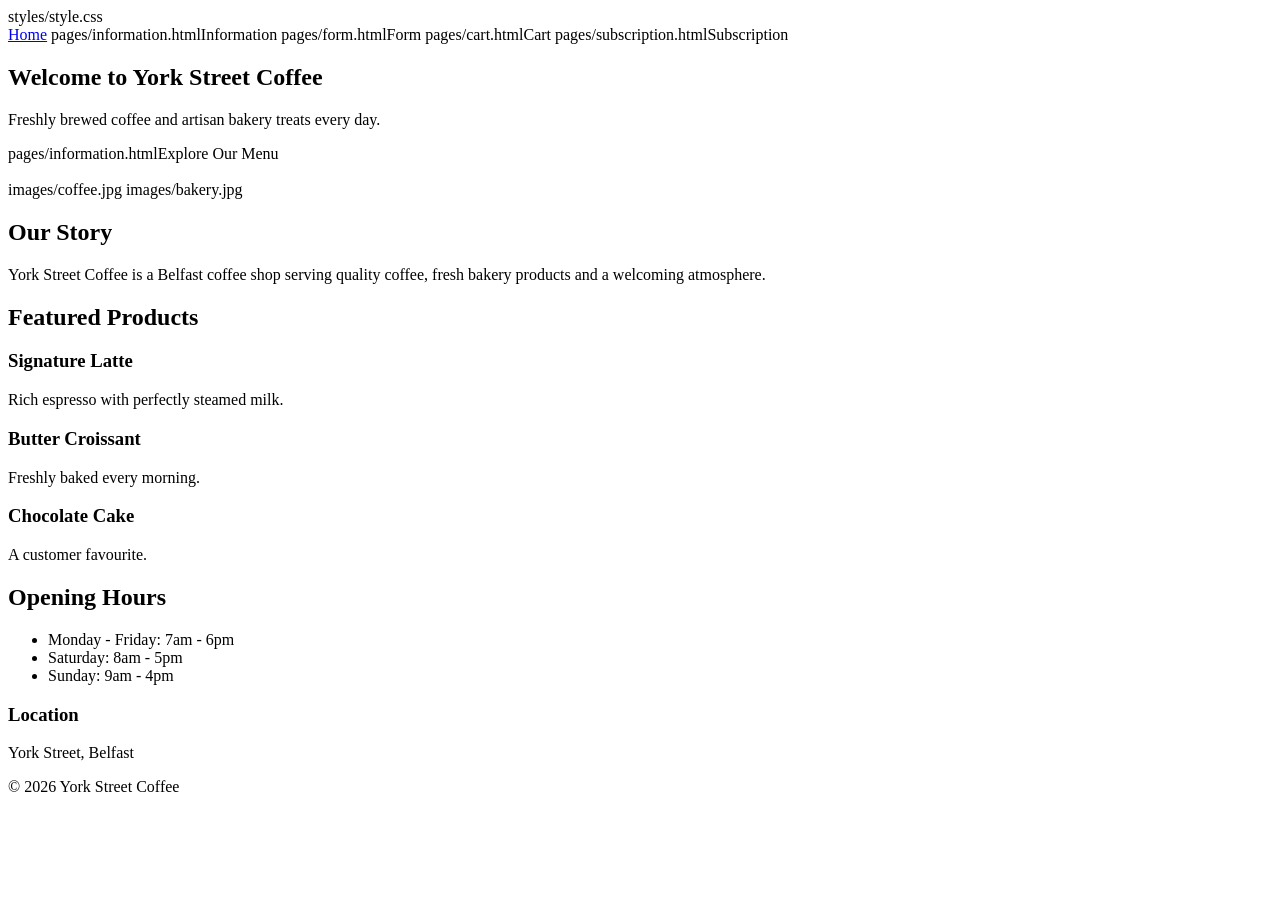
==== index.html @ e2ac1382 "COM109-CW2 TW Changes made to index.html to add some basic structure" ====
<!DOCTYPE html>
<html lang="en">
<head>
    <meta charset="UTF-8">
    <meta name="viewport" content="width=device-width, initial-scale=1.0">
    <title>York Street Coffee</title>
    styles/style.css
</head>

<body>

    <header>
    <nav>
        <a href="index.html">Home</a>
        pages/information.htmlInformation</a>
        pages/form.htmlForm</a>
        pages/cart.htmlCart</a>
        pages/subscription.htmlSubscription</a>
    </nav>
</header>

    <main>

        <section class="hero">
            <h1>Welcome to York Street Coffee</h1>
            <p>Freshly brewed coffee and artisan bakery treats every day.</p>

            pages/information.htmlExplore Our Menu</a>

            <br><br>

            images/coffee.jpg
            images/bakery.jpg
        </section>

        <section>
            <h2>Our Story</h2>
            <p>
                York Street Coffee is a Belfast coffee shop serving quality coffee,
                fresh bakery products and a welcoming atmosphere.
            </p>
        </section>

        <section>
            <h2>Featured Products</h2>

            <h3>Signature Latte</h3>
            <p>Rich espresso with perfectly steamed milk.</p>

            <h3>Butter Croissant</h3>
            <p>Freshly baked every morning.</p>

            <h3>Chocolate Cake</h3>
            <p>A customer favourite.</p>
        </section>

        <section>
            <h2>Opening Hours</h2>
            <ul>
                <li>Monday - Friday: 7am - 6pm</li>
                <li>Saturday: 8am - 5pm</li>
                <li>Sunday: 9am - 4pm</li>
            </ul>

            <h3>Location</h3>
            <p>York Street, Belfast</p>
        </section>

    </main>

    <footer>
        <p>&copy; 2026 York Street Coffee</p>
    </footer>

</body>
</html>
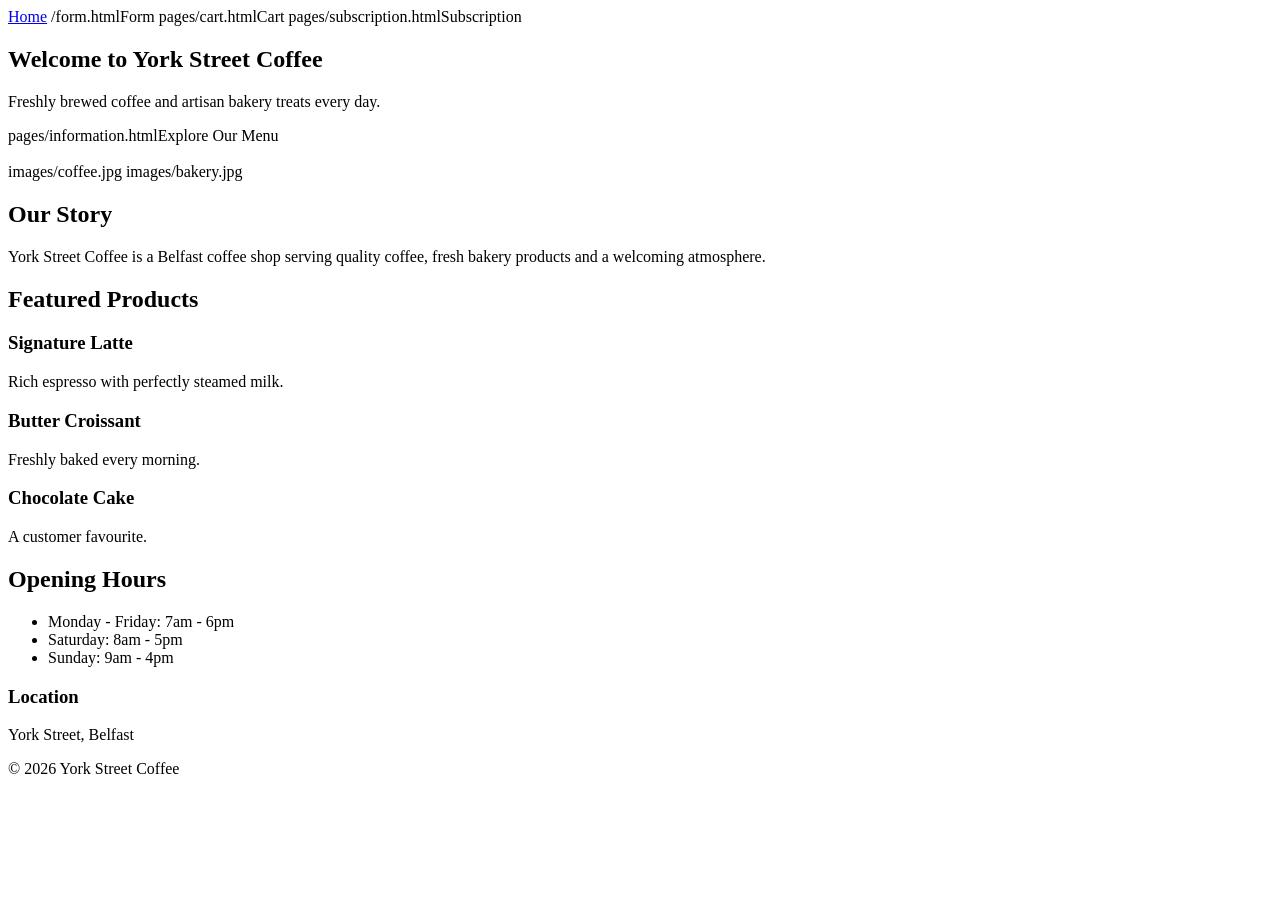
==== commit fe64d6b3: "COM109-CW2 TW changes" ====
--- a/index.html
+++ b/index.html
@@ -4,19 +4,20 @@
     <meta charset="UTF-8">
     <meta name="viewport" content="width=device-width, initial-scale=1.0">
     <title>York Street Coffee</title>
-    styles/style.css
+    <link rel="stylesheet" href="styles/style.css">
 </head>
 
 <body>
 
-    <header>
+<header>
     <nav>
-        <a href="index.html">Home</a>
-        pages/information.htmlInformation</a>
-        pages/form.htmlForm</a>
-        pages/cart.htmlCart</a>
-        pages/subscription.htmlSubscription</a>
-    </nav>
+    <a href="index.html">Home</a>
+    <a href="pages/information.html"></a>
+    <a>/form.htmlForm</a>
+    pages/cart.htmlCart</a>
+    pages/subscription.htmlSubscription</a>
+</nav>
+
 </header>
 
     <main>
--- a/styles/style.css
+++ b/styles/style.css
@@ -0,0 +1,92 @@
+/* Global Styles */
+
+
+/* Body */
+
+
+/* Background Image */
+
+
+/* Header */
+
+
+/* Navigation */
+
+
+/* Main Content */
+
+
+/* Information Page */
+
+
+/* Form Styling */
+
+
+/* Validation Messages */
+
+
+/* Animations */
+
+
+/* Accessibility Enhancements */
+
+
+/* Responsive Design */
+
+.subscription-page {
+	max-width: 700px;
+	margin: 20px auto;
+	padding: 20px;
+}
+
+#subscriptionForm {
+	display: grid;
+	gap: 10px;
+}
+
+#subscriptionForm input,
+#subscriptionForm select,
+#subscriptionForm button {
+	padding: 8px;
+}
+
+#coffeeDetailsForm {
+	display: grid;
+	gap: 10px;
+}
+
+#coffeeDetailsForm input,
+#coffeeDetailsForm select,
+#coffeeDetailsForm button {
+	padding: 8px;
+}
+
+.simple-button {
+	display: inline-block;
+	padding: 8px;
+	border: 1px solid #ccc;
+	text-decoration: none;
+	color: #000;
+}
+
+#coffeeList {
+	display: grid;
+	gap: 10px;
+}
+
+.coffee-box {
+	padding: 10px;
+	border: 1px solid #ccc;
+}
+
+.delete-coffee-button {
+	padding: 6px 8px;
+}
+
+.summary-box,
+#formMessage,
+#coffeeMessage {
+	margin-top: 20px;
+	padding: 12px;
+	border: 1px solid #ccc;
+}
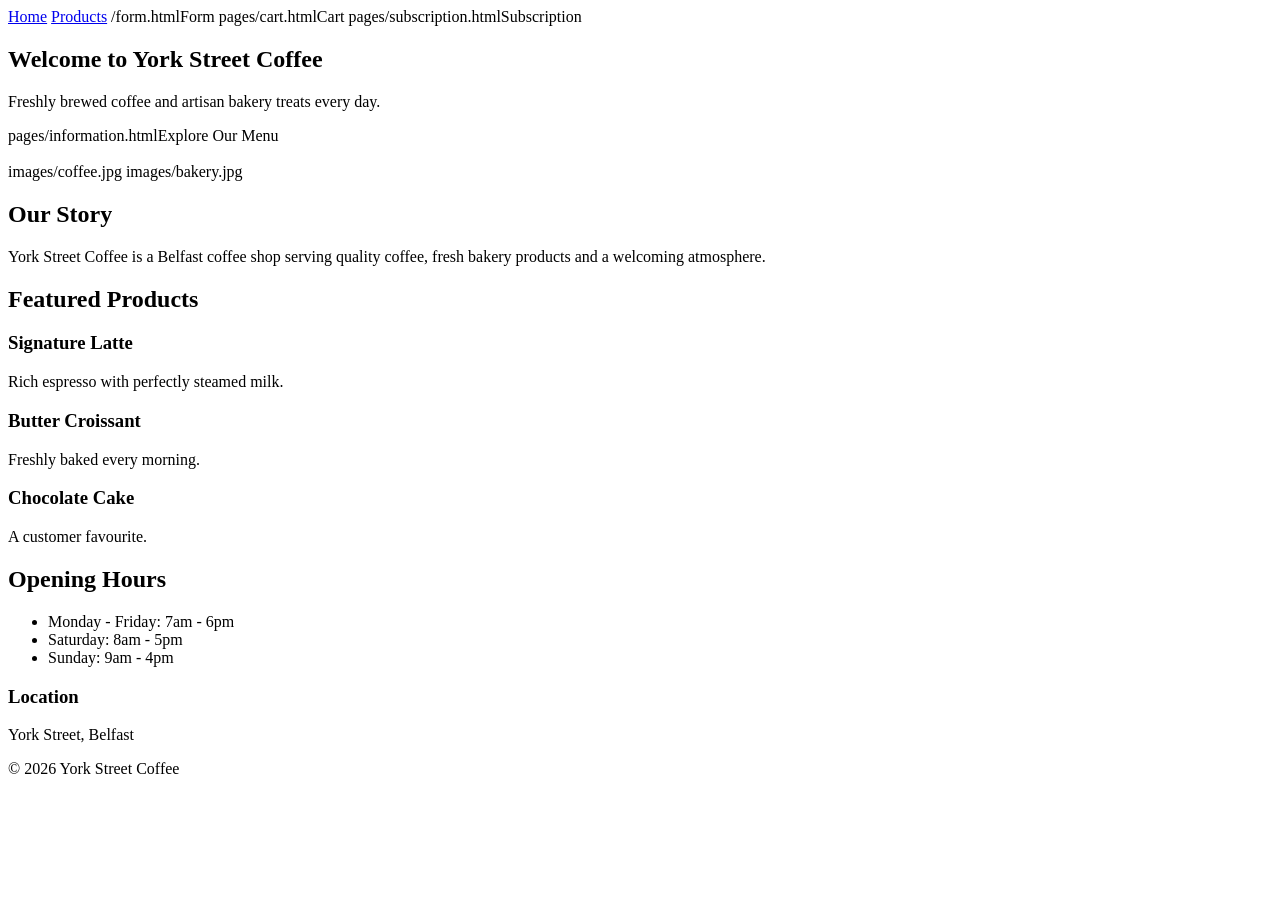
==== commit 082eaea4: "Add filter buttons to product page with contents" ====
--- a/index.html
+++ b/index.html
@@ -12,6 +12,7 @@
 <header>
     <nav>
     <a href="index.html">Home</a>
+    <a href="pages/product.html">Products</a>
     <a href="pages/information.html"></a>
     <a>/form.htmlForm</a>
     pages/cart.htmlCart</a>
--- a/styles/style.css
+++ b/styles/style.css
@@ -90,3 +90,107 @@
 	padding: 12px;
 	border: 1px solid #ccc;
 }
+
+/* Product Page */
+
+.product-page {
+	max-width: 1100px;
+	margin: 0 auto;
+	padding: 20px;
+}
+
+.product-intro {
+	text-align: center;
+	margin-bottom: 24px;
+}
+
+.product-controls {
+	display: flex;
+	flex-wrap: wrap;
+	justify-content: space-between;
+	align-items: center;
+	gap: 12px;
+	margin-bottom: 24px;
+}
+
+.filter-buttons {
+	display: flex;
+	gap: 8px;
+}
+
+.filter-button {
+	padding: 8px 16px;
+	border: 1px solid #6b4226;
+	border-radius: 20px;
+	background: #fff;
+	color: #6b4226;
+	cursor: pointer;
+}
+
+.filter-button.active {
+	background: #6b4226;
+	color: #fff;
+}
+
+.search-bar input {
+	padding: 8px 12px;
+	border: 1px solid #ccc;
+	border-radius: 20px;
+	width: 220px;
+}
+
+.product-grid {
+	display: grid;
+	grid-template-columns: repeat(auto-fill, minmax(220px, 1fr));
+	gap: 20px;
+}
+
+.product-card {
+	display: flex;
+	flex-direction: column;
+	border: 1px solid #e0d8cd;
+	border-radius: 10px;
+	padding: 16px;
+	background: #fffaf3;
+	transition: transform 0.2s ease, box-shadow 0.2s ease;
+}
+
+.product-card:hover {
+	transform: translateY(-4px);
+	box-shadow: 0 6px 14px rgba(0, 0, 0, 0.08);
+}
+
+.product-image {
+	font-size: 48px;
+	text-align: center;
+	margin-bottom: 10px;
+}
+
+.product-name {
+	margin: 0 0 6px;
+	font-size: 1.1rem;
+}
+
+.product-price {
+	margin: 0 0 8px;
+	font-weight: bold;
+	color: #6b4226;
+}
+
+.product-description {
+	flex-grow: 1;
+	margin-bottom: 12px;
+	font-size: 0.9rem;
+	color: #555;
+}
+
+.no-results {
+	text-align: center;
+	color: #777;
+	margin-top: 30px;
+}
+
+.visually-hidden {
+	position: absolute;
+	left: -9999px;
+}
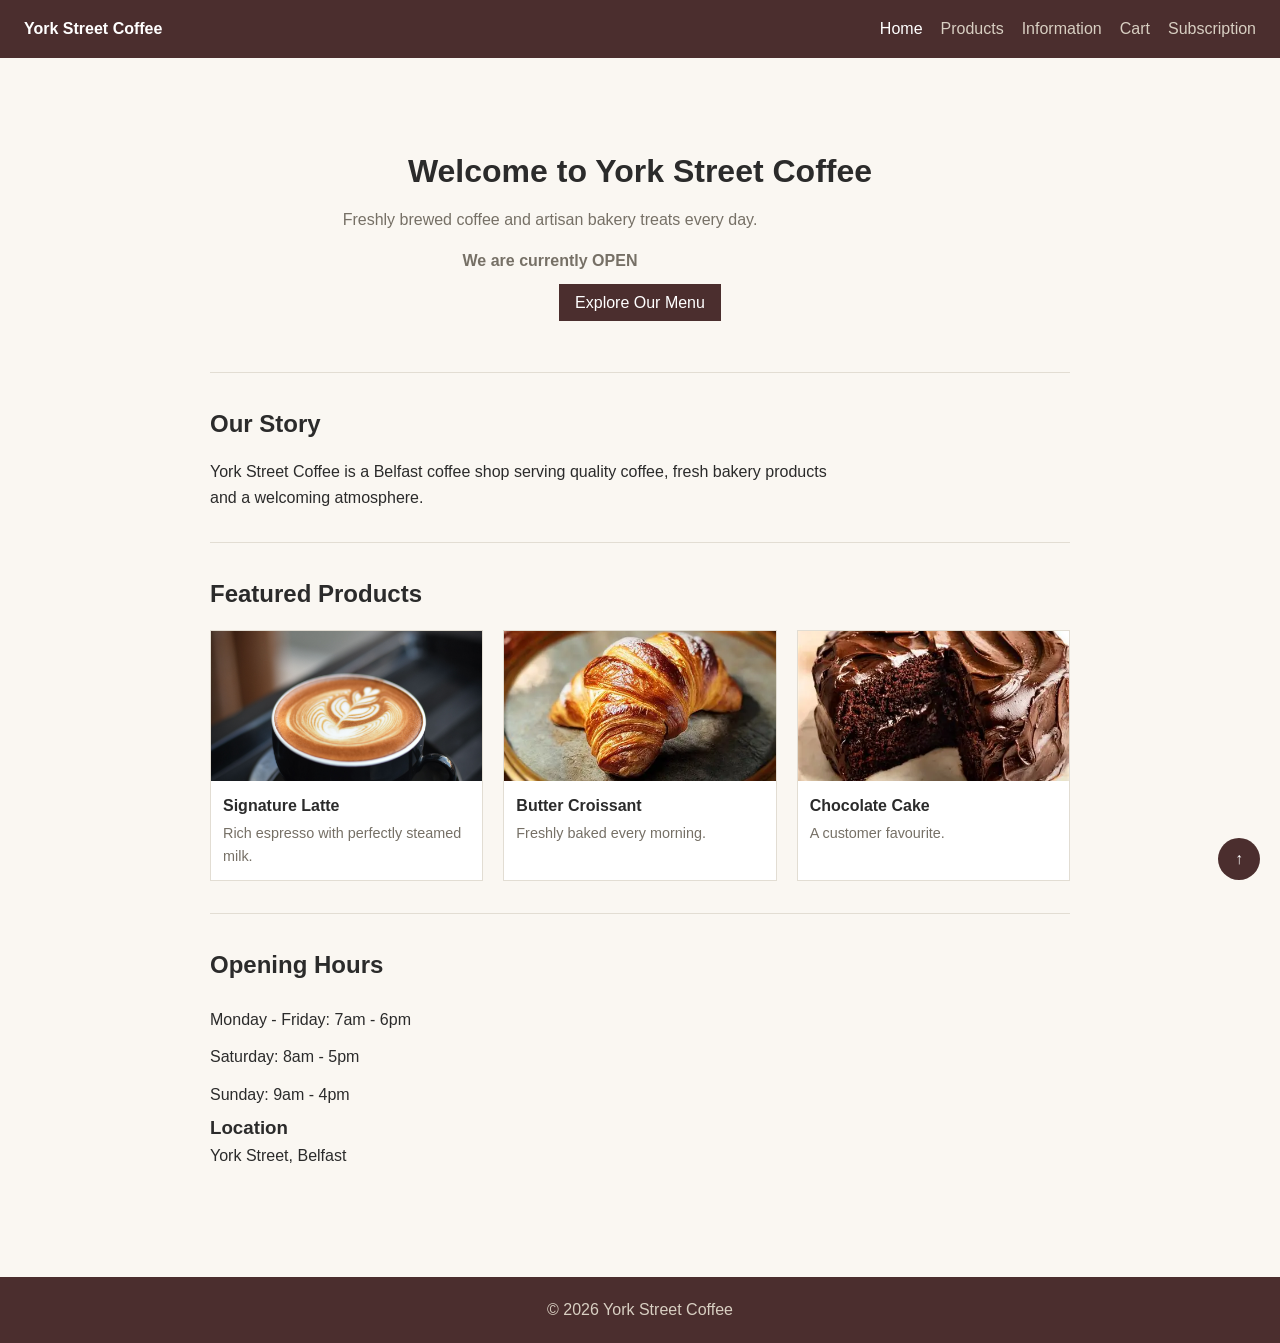
==== commit de6119c0: "Changed layout of pages/nav bar" ====
--- a/index.html
+++ b/index.html
@@ -9,30 +9,24 @@
 
 <body>
 
-<header>
-    <nav>
-    <a href="index.html">Home</a>
-    <a href="pages/product.html">Products</a>
-    <a href="pages/information.html"></a>
-    <a>/form.htmlForm</a>
-    pages/cart.htmlCart</a>
-    pages/subscription.htmlSubscription</a>
+<nav>
+    <span class="brand">York Street Coffee</span>
+    <div class="nav-links">
+        <a href="index.html" class="current">Home</a>
+        <a href="pages/product.html">Products</a>
+        <a href="pages/information.html">Information</a>
+        <a href="pages/cart.html">Cart</a>
+        <a href="pages/subscription.html">Subscription</a>
+    </div>
 </nav>
-
-</header>
 
     <main>
 
         <section class="hero">
             <h1>Welcome to York Street Coffee</h1>
             <p>Freshly brewed coffee and artisan bakery treats every day.</p>
-
-            pages/information.htmlExplore Our Menu</a>
-
-            <br><br>
-
-            images/coffee.jpg
-            images/bakery.jpg
+            <p id="shopStatus"></p>
+            <a href="pages/product.html" class="button">Explore Our Menu</a>
         </section>
 
         <section>
@@ -46,14 +40,25 @@
         <section>
             <h2>Featured Products</h2>
 
-            <h3>Signature Latte</h3>
-            <p>Rich espresso with perfectly steamed milk.</p>
+            <div class="featured-grid">
+                <div class="featured-item">
+                    <img src="images/latte.jpg" alt="Signature latte with steamed milk">
+                    <h3>Signature Latte</h3>
+                    <p>Rich espresso with perfectly steamed milk.</p>
+                </div>
 
-            <h3>Butter Croissant</h3>
-            <p>Freshly baked every morning.</p>
+                <div class="featured-item">
+                    <img src="images/croissant.jpg" alt="Freshly baked butter croissant">
+                    <h3>Butter Croissant</h3>
+                    <p>Freshly baked every morning.</p>
+                </div>
 
-            <h3>Chocolate Cake</h3>
-            <p>A customer favourite.</p>
+                <div class="featured-item">
+                    <img src="images/chocolatecake.jpg" alt="Slice of chocolate cake">
+                    <h3>Chocolate Cake</h3>
+                    <p>A customer favourite.</p>
+                </div>
+            </div>
         </section>
 
         <section>
@@ -74,5 +79,21 @@
         <p>&copy; 2026 York Street Coffee</p>
     </footer>
 
+    <button id="topBtn" type="button" aria-label="Scroll to top">↑</button>
+
+    <script>
+        var currentHour = new Date().getHours();
+
+        if (currentHour >= 7 && currentHour < 18) {
+            document.getElementById("shopStatus").textContent = "We are currently OPEN";
+        } else {
+            document.getElementById("shopStatus").textContent = "We are currently CLOSED";
+        }
+
+        document.getElementById("topBtn").addEventListener("click", function () {
+            window.scrollTo({ top: 0, behavior: "smooth" });
+        });
+    </script>
+
 </body>
-</html>+</html>
--- a/styles/style.css
+++ b/styles/style.css
@@ -1,107 +1,299 @@
-/* Global Styles */
-
-
-/* Body */
-
-
-/* Background Image */
-
-
-/* Header */
-
-
-/* Navigation */
-
-
-/* Main Content */
-
-
-/* Information Page */
-
-
-/* Form Styling */
-
-
-/* Validation Messages */
-
-
-/* Animations */
-
-
-/* Accessibility Enhancements */
-
-
-/* Responsive Design */
-
-.subscription-page {
-	max-width: 700px;
-	margin: 20px auto;
+/* ===================== Tokens ===================== */
+:root {
+	--bg: #faf7f2;
+	--surface: #ffffff;
+	--text: #2b2b2b;
+	--text-muted: #767066;
+	--border: #e2ddd3;
+	--primary: #4b2e2e;
+	--accent: #a5744a;
+	--danger: #b94a48;
+}
+
+/* ===================== Base ===================== */
+* {
+	margin: 0;
+	padding: 0;
+	box-sizing: border-box;
+}
+
+body {
+	font-family: -apple-system, "Segoe UI", Arial, sans-serif;
+	background-color: var(--bg);
+	color: var(--text);
+	line-height: 1.6;
+}
+
+h1, h2, h3, h4 {
+	font-weight: 600;
+}
+
+a {
+	color: var(--accent);
+}
+
+/* ===================== Navigation ===================== */
+nav {
+	display: flex;
+	flex-wrap: wrap;
+	align-items: center;
+	justify-content: space-between;
+	gap: 12px;
+	background-color: var(--primary);
+	padding: 16px 24px;
+}
+
+.brand {
+	font-weight: 600;
+	color: #fff;
+}
+
+.nav-links {
+	display: flex;
+	flex-wrap: wrap;
+	gap: 18px;
+}
+
+nav a {
+	color: #d8cfc2;
+	text-decoration: none;
+	font-weight: 500;
+}
+
+nav a:hover,
+nav a.current {
+	color: #fff;
+}
+
+/* ===================== Layout ===================== */
+main {
+	max-width: 900px;
+	margin: 0 auto;
+	padding: 32px 20px 56px;
+}
+
+main section {
+	padding: 32px 0;
+	border-bottom: 1px solid var(--border);
+}
+
+main section:last-child {
+	border-bottom: none;
+}
+
+main section h2 {
+	margin-bottom: 16px;
+}
+
+main section > p,
+main section > ul {
+	max-width: 640px;
+}
+
+main section ul {
+	list-style: none;
+}
+
+main section ul li {
+	padding: 6px 0;
+}
+
+/* ===================== Hero ===================== */
+.hero {
+	text-align: center;
+	padding: 56px 20px;
+	border-bottom: 1px solid var(--border);
+}
+
+.hero h1 {
+	font-size: 2rem;
+	margin-bottom: 10px;
+}
+
+.hero p {
+	color: var(--text-muted);
+	margin-bottom: 16px;
+}
+
+#shopStatus {
+	font-weight: 600;
+	margin-bottom: 16px;
+}
+
+/* ===================== Featured / Product Grids ===================== */
+.featured-grid,
+.products,
+.product-grid {
+	display: grid;
+	grid-template-columns: repeat(auto-fit, minmax(200px, 1fr));
+	gap: 20px;
+	margin-top: 16px;
+}
+
+.featured-item,
+.product,
+.product-card {
+	border: 1px solid var(--border);
+	background-color: var(--surface);
+}
+
+.featured-item img,
+.product img,
+.product-image {
+	width: 100%;
+	height: 150px;
+	object-fit: cover;
+	display: block;
+}
+
+.featured-item h3,
+.product h3,
+.product-name {
+	margin: 12px 12px 4px;
+	font-size: 1rem;
+}
+
+.featured-item p,
+.product p,
+.product-description {
+	padding: 0 12px 12px;
+	color: var(--text-muted);
+	font-size: 0.9rem;
+	margin: 0;
+}
+
+.product-card-body {
+	padding-bottom: 4px;
+}
+
+.product-price {
+	margin: 0 12px 4px;
+	font-weight: 600;
+}
+
+/* ===================== Buttons ===================== */
+button,
+.button,
+.simple-button {
+	background-color: var(--primary);
+	color: #fff;
+	border: none;
+	padding: 10px 16px;
+	font: inherit;
+	font-weight: 500;
+	text-decoration: none;
+	cursor: pointer;
+}
+
+button:hover,
+.button:hover,
+.simple-button:hover {
+	opacity: 0.85;
+}
+
+.filter-button {
+	background-color: var(--surface);
+	color: var(--text);
+	border: 1px solid var(--border);
+}
+
+.filter-button.active {
+	background-color: var(--primary);
+	color: #fff;
+	border-color: var(--primary);
+}
+
+.delete-coffee-button,
+.cart-item-remove {
+	background-color: var(--danger);
+}
+
+#empty-cart {
+	background-color: var(--surface);
+	color: var(--text);
+	border: 1px solid var(--border);
+}
+
+#topBtn {
+	position: fixed;
+	bottom: 20px;
+	right: 20px;
+	width: 42px;
+	height: 42px;
+	padding: 0;
+	border-radius: 50%;
+}
+
+/* ===================== Forms ===================== */
+form {
+	background-color: var(--surface);
+	border: 1px solid var(--border);
 	padding: 20px;
 }
 
-#subscriptionForm {
-	display: grid;
-	gap: 10px;
-}
-
-#subscriptionForm input,
-#subscriptionForm select,
-#subscriptionForm button {
-	padding: 8px;
-}
-
+input,
+select,
+textarea {
+	width: 100%;
+	padding: 9px 10px;
+	border: 1px solid var(--border);
+	margin-bottom: 12px;
+	font: inherit;
+	background-color: var(--surface);
+	color: var(--text);
+}
+
+input[type="checkbox"] {
+	width: auto;
+	margin: 0 6px 0 0;
+}
+
+label {
+	font-weight: 500;
+	font-size: 0.9rem;
+}
+
+#subscriptionForm,
 #coffeeDetailsForm {
 	display: grid;
-	gap: 10px;
-}
-
-#coffeeDetailsForm input,
-#coffeeDetailsForm select,
-#coffeeDetailsForm button {
-	padding: 8px;
-}
-
-.simple-button {
-	display: inline-block;
-	padding: 8px;
-	border: 1px solid #ccc;
-	text-decoration: none;
-	color: #000;
-}
-
-#coffeeList {
-	display: grid;
-	gap: 10px;
+	gap: 2px;
+	max-width: 520px;
+}
+
+/* ===================== Messages ===================== */
+#formMessage,
+#coffeeMessage,
+.summary-box {
+	background-color: var(--surface);
+	border: 1px solid var(--border);
+	padding: 16px;
+	margin-top: 16px;
 }
 
 .coffee-box {
-	padding: 10px;
-	border: 1px solid #ccc;
-}
-
-.delete-coffee-button {
-	padding: 6px 8px;
-}
-
-.summary-box,
-#formMessage,
-#coffeeMessage {
-	margin-top: 20px;
-	padding: 12px;
-	border: 1px solid #ccc;
-}
-
-/* Product Page */
-
-.product-page {
-	max-width: 1100px;
-	margin: 0 auto;
-	padding: 20px;
-}
-
+	background-color: var(--bg);
+	border: 1px solid var(--border);
+	padding: 12px 14px;
+	margin-bottom: 8px;
+	display: flex;
+	flex-wrap: wrap;
+	justify-content: space-between;
+	align-items: center;
+	gap: 8px;
+}
+
+.coffee-box p {
+	margin: 0;
+}
+
+/* ===================== Product Page ===================== */
 .product-intro {
 	text-align: center;
-	margin-bottom: 24px;
+	margin-bottom: 20px;
+}
+
+.product-intro p {
+	color: var(--text-muted);
 }
 
 .product-controls {
@@ -110,87 +302,153 @@
 	justify-content: space-between;
 	align-items: center;
 	gap: 12px;
-	margin-bottom: 24px;
+	margin-bottom: 20px;
 }
 
 .filter-buttons {
 	display: flex;
+	flex-wrap: wrap;
 	gap: 8px;
 }
 
-.filter-button {
-	padding: 8px 16px;
-	border: 1px solid #6b4226;
-	border-radius: 20px;
-	background: #fff;
-	color: #6b4226;
-	cursor: pointer;
-}
-
-.filter-button.active {
-	background: #6b4226;
-	color: #fff;
-}
-
 .search-bar input {
-	padding: 8px 12px;
-	border: 1px solid #ccc;
-	border-radius: 20px;
+	margin-bottom: 0;
 	width: 220px;
 }
 
-.product-grid {
-	display: grid;
-	grid-template-columns: repeat(auto-fill, minmax(220px, 1fr));
-	gap: 20px;
-}
-
-.product-card {
-	display: flex;
-	flex-direction: column;
-	border: 1px solid #e0d8cd;
-	border-radius: 10px;
-	padding: 16px;
-	background: #fffaf3;
-	transition: transform 0.2s ease, box-shadow 0.2s ease;
-}
-
-.product-card:hover {
-	transform: translateY(-4px);
-	box-shadow: 0 6px 14px rgba(0, 0, 0, 0.08);
-}
-
-.product-image {
-	font-size: 48px;
-	text-align: center;
-	margin-bottom: 10px;
-}
-
-.product-name {
-	margin: 0 0 6px;
-	font-size: 1.1rem;
-}
-
-.product-price {
-	margin: 0 0 8px;
-	font-weight: bold;
-	color: #6b4226;
-}
-
-.product-description {
-	flex-grow: 1;
-	margin-bottom: 12px;
-	font-size: 0.9rem;
-	color: #555;
-}
-
 .no-results {
 	text-align: center;
-	color: #777;
-	margin-top: 30px;
+	color: var(--text-muted);
+	margin-top: 24px;
 }
 
 .visually-hidden {
 	position: absolute;
 	left: -9999px;
 }
+
+/* ===================== Cart & Checkout ===================== */
+.cart-section,
+.checkout-section {
+	border: 1px solid var(--border);
+	padding: 20px;
+	margin-bottom: 20px;
+}
+
+.cart-header {
+	display: flex;
+	justify-content: space-between;
+	align-items: center;
+	gap: 10px;
+	margin-bottom: 14px;
+}
+
+#cart-items {
+	display: flex;
+	flex-direction: column;
+	gap: 10px;
+	margin-bottom: 14px;
+}
+
+.cart-item {
+	display: flex;
+	flex-wrap: wrap;
+	justify-content: space-between;
+	align-items: center;
+	gap: 10px;
+	padding: 10px 12px;
+	border: 1px solid var(--border);
+}
+
+.cart-item-name {
+	font-weight: 600;
+}
+
+.cart-item-meta {
+	display: block;
+	font-size: 0.85rem;
+	color: var(--text-muted);
+}
+
+.cart-item-actions {
+	display: flex;
+	align-items: center;
+	gap: 8px;
+}
+
+.cart-item-qty-btn {
+	width: 24px;
+	height: 24px;
+	padding: 0;
+	background-color: var(--surface);
+	color: var(--text);
+	border: 1px solid var(--border);
+}
+
+.cart-empty {
+	text-align: center;
+	color: var(--text-muted);
+	padding: 16px 0;
+}
+
+#cart-summary {
+	text-align: right;
+	font-weight: 600;
+	padding-top: 10px;
+	border-top: 1px solid var(--border);
+}
+
+.checkout-form {
+	background: none;
+	border: none;
+	padding: 0;
+	display: grid;
+	grid-template-columns: 140px 1fr;
+	gap: 6px 14px;
+	align-items: center;
+}
+
+.checkout-form .form-label,
+.checkout-form .form-input {
+	margin-bottom: 0;
+}
+
+.checkout-form button[type="submit"] {
+	grid-column: 1 / -1;
+	justify-self: start;
+	margin-top: 8px;
+}
+
+#form-errors {
+	grid-column: 1 / -1;
+	border: 1px solid var(--danger);
+	color: var(--danger);
+	padding: 10px 12px;
+	font-size: 0.9rem;
+}
+
+#confirmation-section {
+	border: 1px solid var(--border);
+	padding: 24px;
+	text-align: center;
+}
+
+/* ===================== Footer ===================== */
+footer {
+	background-color: var(--primary);
+	color: #d8cfc2;
+	text-align: center;
+	padding: 20px;
+	margin-top: 20px;
+}
+
+/* ===================== Responsive ===================== */
+@media (max-width: 600px) {
+	.checkout-form {
+		grid-template-columns: 1fr;
+	}
+
+	.search-bar input {
+		width: 100%;
+	}
+}
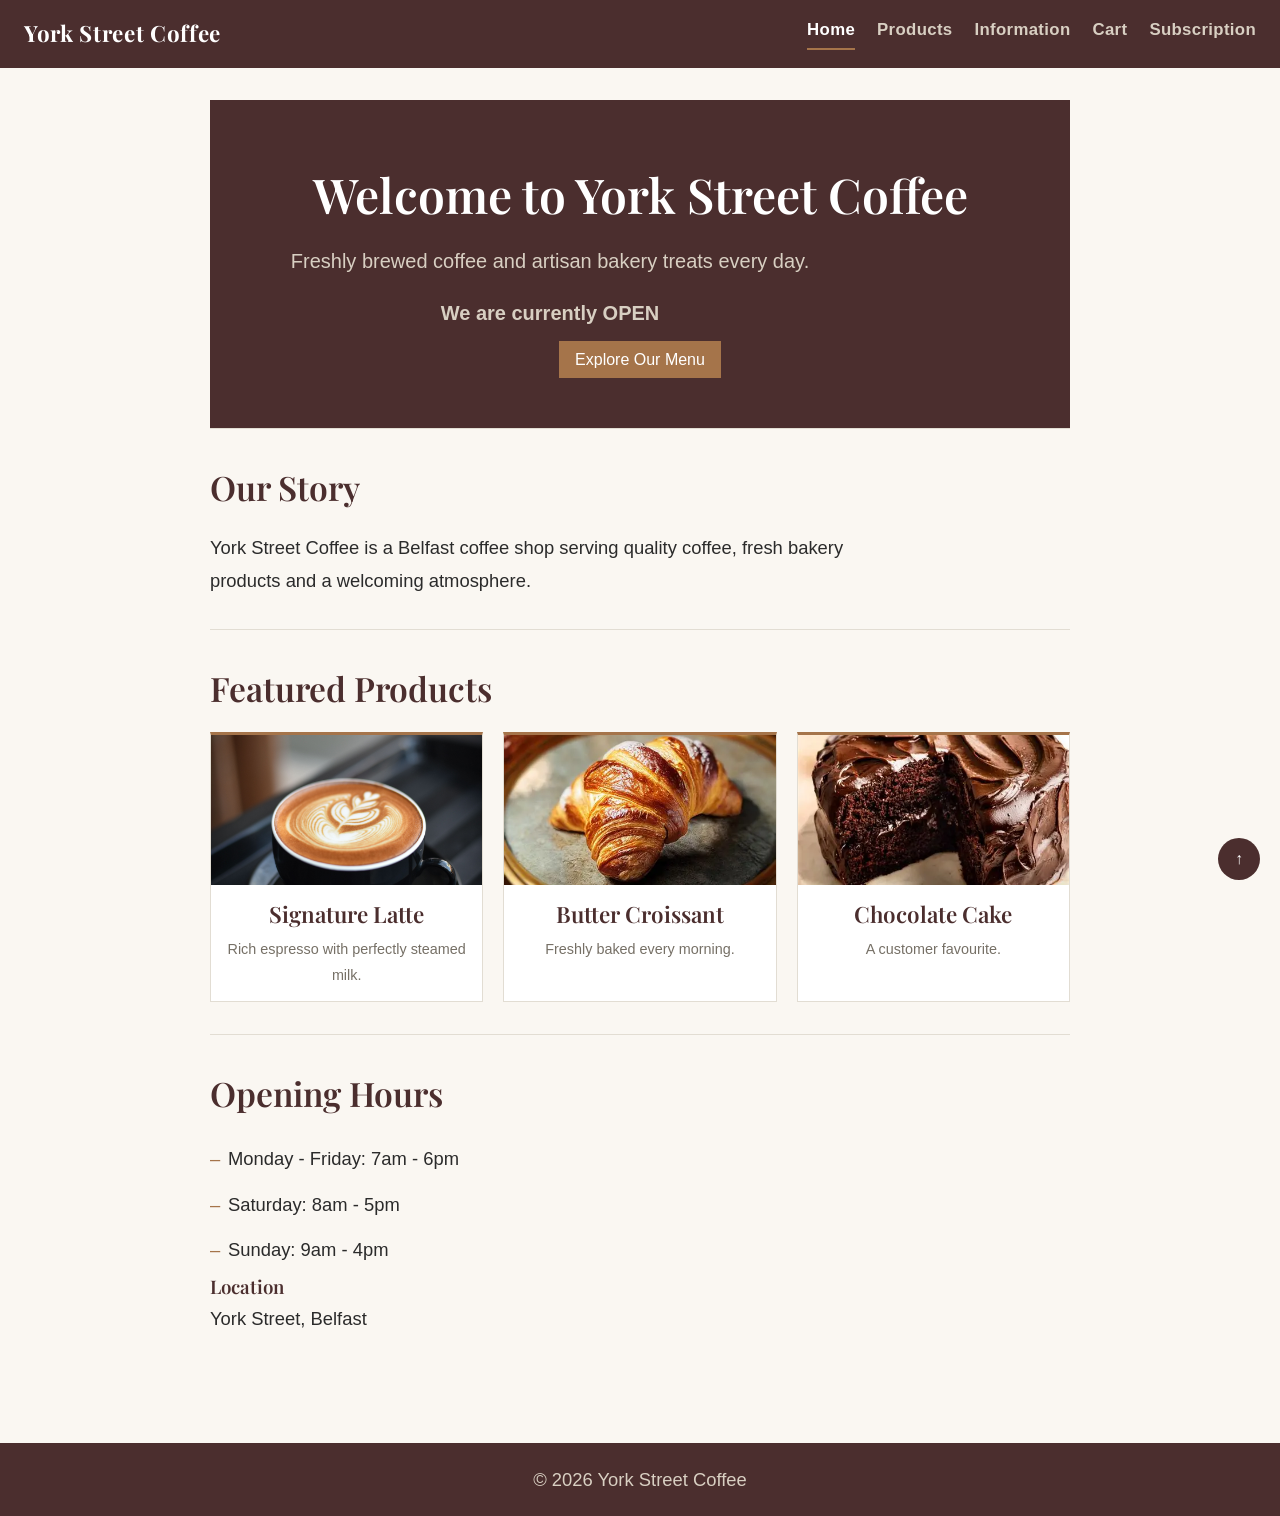
==== commit 3dce2b09: "CSS/Information page additions Added CSS to all webpages and paired with Tom in design of informatio" ====
--- a/index.html
+++ b/index.html
@@ -81,19 +81,7 @@
 
     <button id="topBtn" type="button" aria-label="Scroll to top">↑</button>
 
-    <script>
-        var currentHour = new Date().getHours();
-
-        if (currentHour >= 7 && currentHour < 18) {
-            document.getElementById("shopStatus").textContent = "We are currently OPEN";
-        } else {
-            document.getElementById("shopStatus").textContent = "We are currently CLOSED";
-        }
-
-        document.getElementById("topBtn").addEventListener("click", function () {
-            window.scrollTo({ top: 0, behavior: "smooth" });
-        });
-    </script>
+    <script src="scripts/index.js"></script>
 
 </body>
 </html>
--- a/styles/style.css
+++ b/styles/style.css
@@ -1,3 +1,5 @@
+@import url('https://fonts.googleapis.com/css2?family=Playfair+Display:wght@600;700&display=swap');
+
 /* ===================== Tokens ===================== */
 :root {
 	--bg: #faf7f2;
@@ -25,7 +27,14 @@
 }
 
 h1, h2, h3, h4 {
+	font-family: 'Playfair Display', Georgia, serif;
 	font-weight: 600;
+	color: var(--primary);
+}
+
+p, li {
+	font-size: 1.15rem;
+	line-height: 1.8;
 }
 
 a {
@@ -44,25 +53,38 @@
 }
 
 .brand {
-	font-weight: 600;
+	font-family: 'Playfair Display', Georgia, serif;
+	font-weight: 700;
+	font-size: 1.4rem;
+	letter-spacing: 0.03em;
 	color: #fff;
 }
 
 .nav-links {
 	display: flex;
 	flex-wrap: wrap;
-	gap: 18px;
+	gap: 22px;
 }
 
 nav a {
 	color: #d8cfc2;
 	text-decoration: none;
-	font-weight: 500;
-}
-
-nav a:hover,
+	font-weight: 600;
+	font-size: 1.05rem;
+	letter-spacing: 0.02em;
+	padding-bottom: 4px;
+	border-bottom: 2px solid transparent;
+	transition: color 0.15s ease, border-color 0.15s ease;
+}
+
+nav a:hover {
+	color: #fff;
+	border-bottom-color: #d8cfc2;
+}
+
 nav a.current {
 	color: #fff;
+	border-bottom-color: var(--accent);
 }
 
 /* ===================== Layout ===================== */
@@ -83,6 +105,7 @@
 
 main section h2 {
 	margin-bottom: 16px;
+	font-size: 2.1rem;
 }
 
 main section > p,
@@ -95,24 +118,39 @@
 }
 
 main section ul li {
-	padding: 6px 0;
+	position: relative;
+	padding: 6px 0 6px 18px;
+}
+
+main section ul li::before {
+	content: "\2013";
+	position: absolute;
+	left: 0;
+	color: var(--accent);
 }
 
 /* ===================== Hero ===================== */
 .hero {
 	text-align: center;
 	padding: 56px 20px;
-	border-bottom: 1px solid var(--border);
+	background-color: var(--primary);
+	color: #fff;
 }
 
 .hero h1 {
-	font-size: 2rem;
+	color: #fff;
+	font-size: 3rem;
 	margin-bottom: 10px;
 }
 
 .hero p {
-	color: var(--text-muted);
+	color: #d8cfc2;
+	font-size: 1.25rem;
 	margin-bottom: 16px;
+}
+
+.hero .button {
+	background-color: var(--accent);
 }
 
 #shopStatus {
@@ -137,6 +175,12 @@
 	background-color: var(--surface);
 }
 
+.featured-item,
+.product {
+	text-align: center;
+	border-top: 3px solid var(--accent);
+}
+
 .featured-item img,
 .product img,
 .product-image {
@@ -150,7 +194,21 @@
 .product h3,
 .product-name {
 	margin: 12px 12px 4px;
+}
+
+.featured-item h3,
+.product h3 {
+	font-size: 1.4rem;
+}
+
+.product-name {
 	font-size: 1rem;
+}
+
+.info-icon {
+	display: block;
+	font-size: 1.8rem;
+	margin: 12px 0 0;
 }
 
 .featured-item p,
@@ -442,6 +500,36 @@
 	margin-top: 20px;
 }
 
+/* ===================== Reusable Content Components ===================== */
+.mission-callout {
+	max-width: 640px;
+	margin: 0;
+	padding: 20px 24px;
+	border-left: 4px solid var(--accent);
+	background-color: var(--surface);
+	font-family: 'Playfair Display', Georgia, serif;
+	font-style: italic;
+	font-size: 1.4rem;
+	line-height: 1.6;
+	color: var(--primary);
+}
+
+.contact-card {
+	display: grid;
+	grid-template-columns: repeat(auto-fit, minmax(200px, 1fr));
+	gap: 20px;
+	max-width: 640px;
+	margin-top: 8px;
+}
+
+.contact-card h4 {
+	margin-bottom: 6px;
+	color: var(--accent);
+	font-size: 1rem;
+	text-transform: uppercase;
+	letter-spacing: 0.06em;
+}
+
 /* ===================== Responsive ===================== */
 @media (max-width: 600px) {
 	.checkout-form {
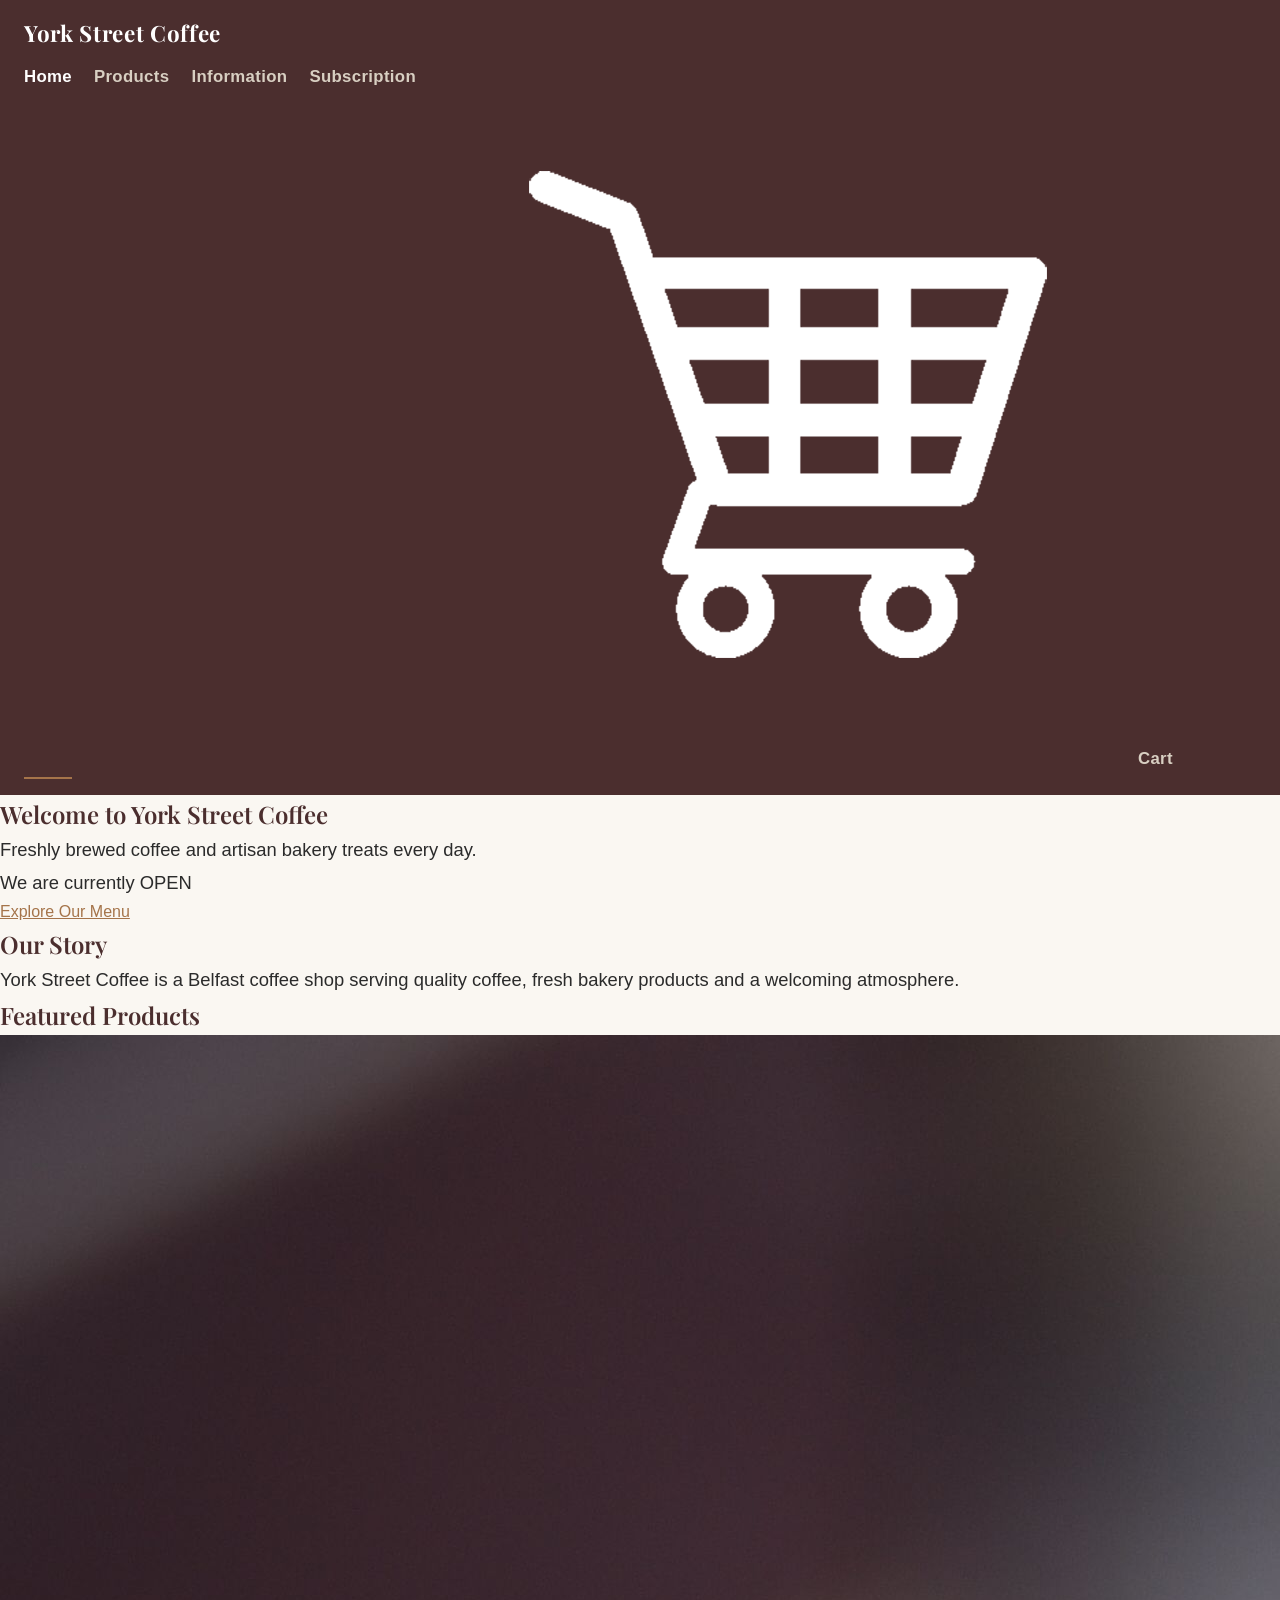
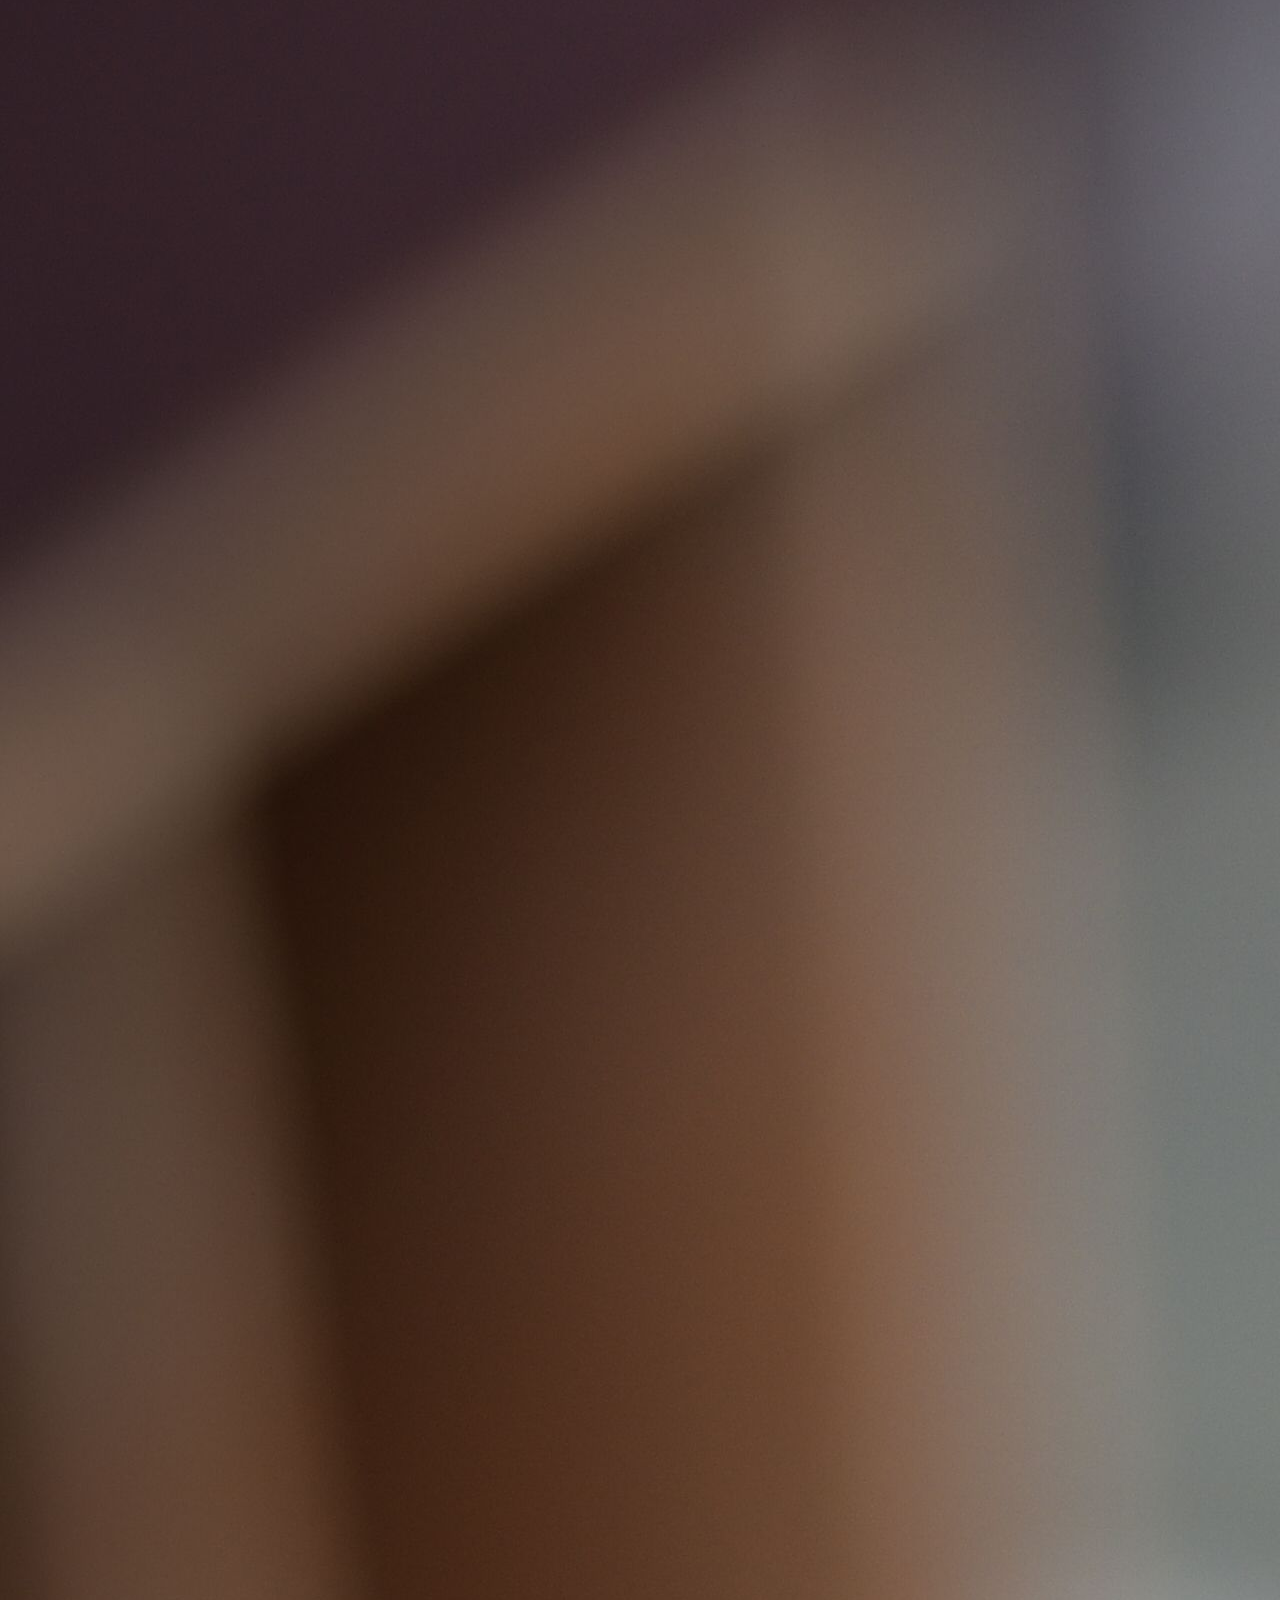
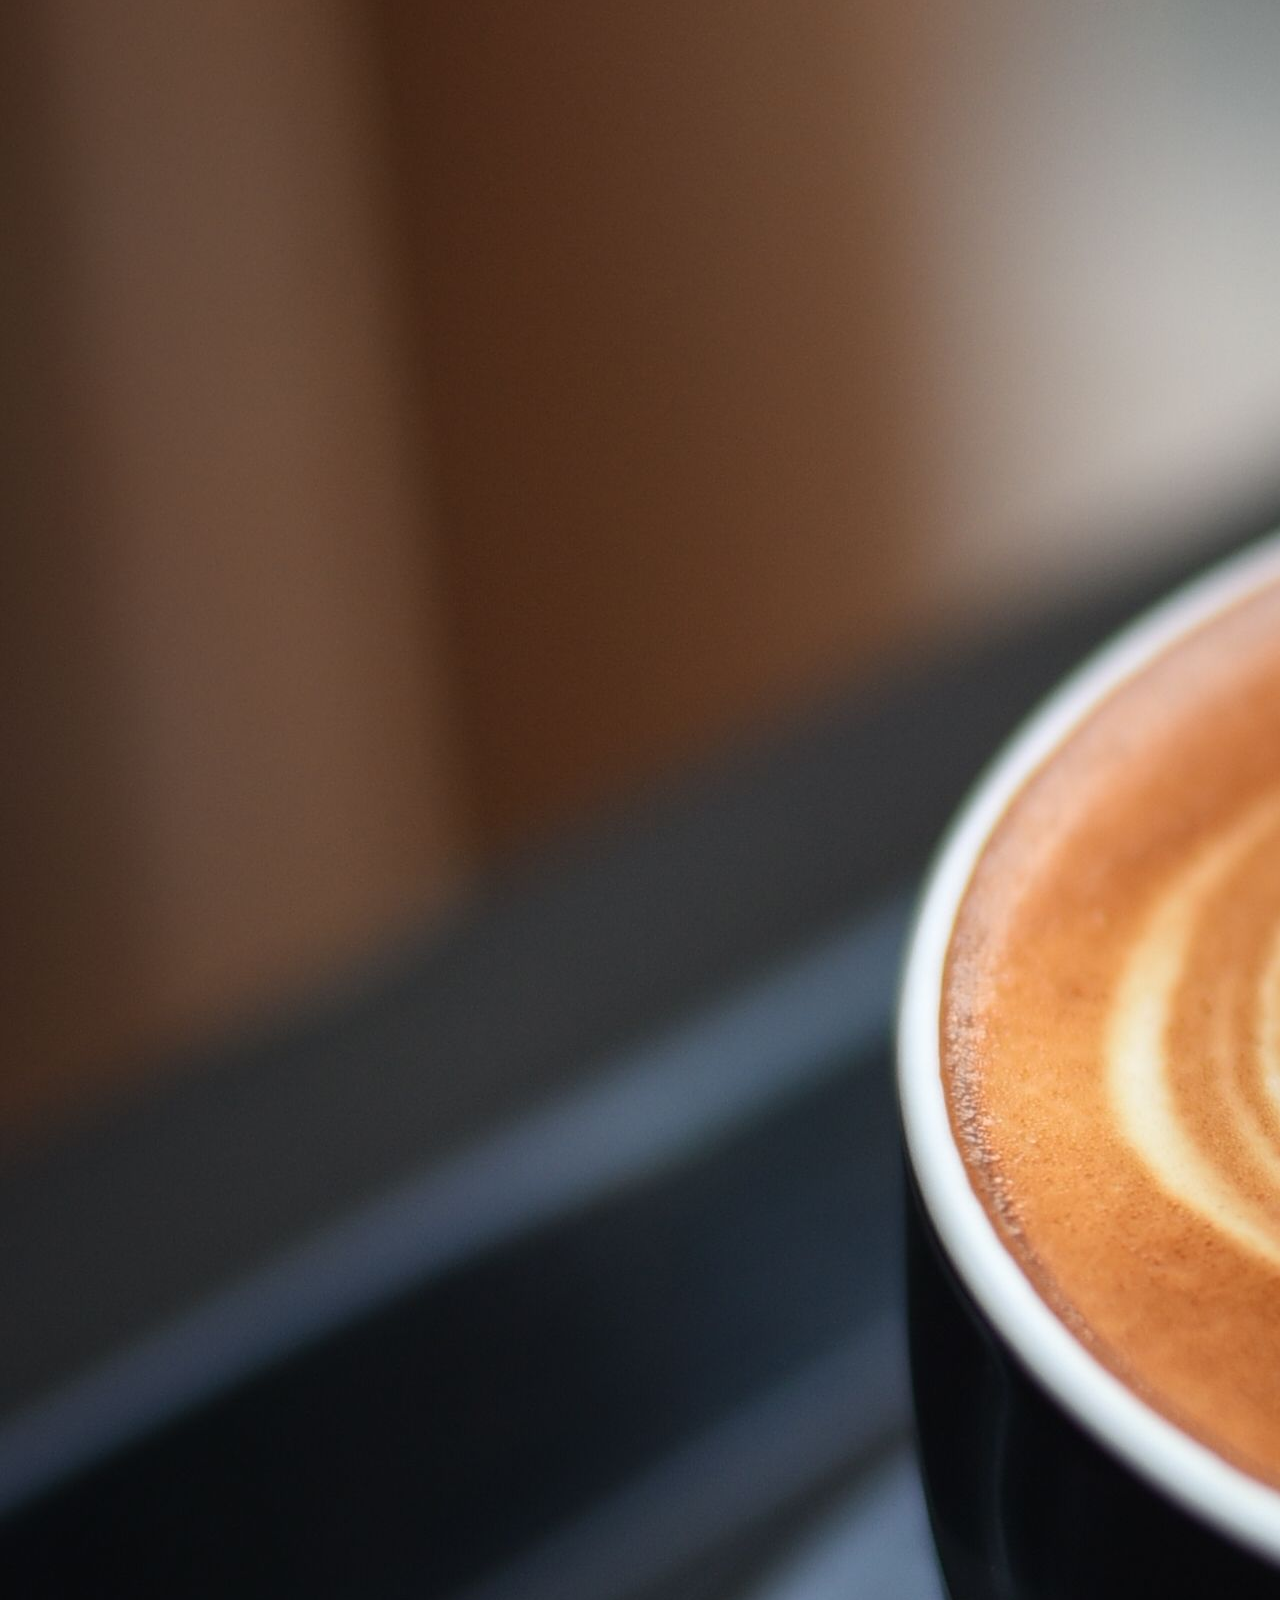
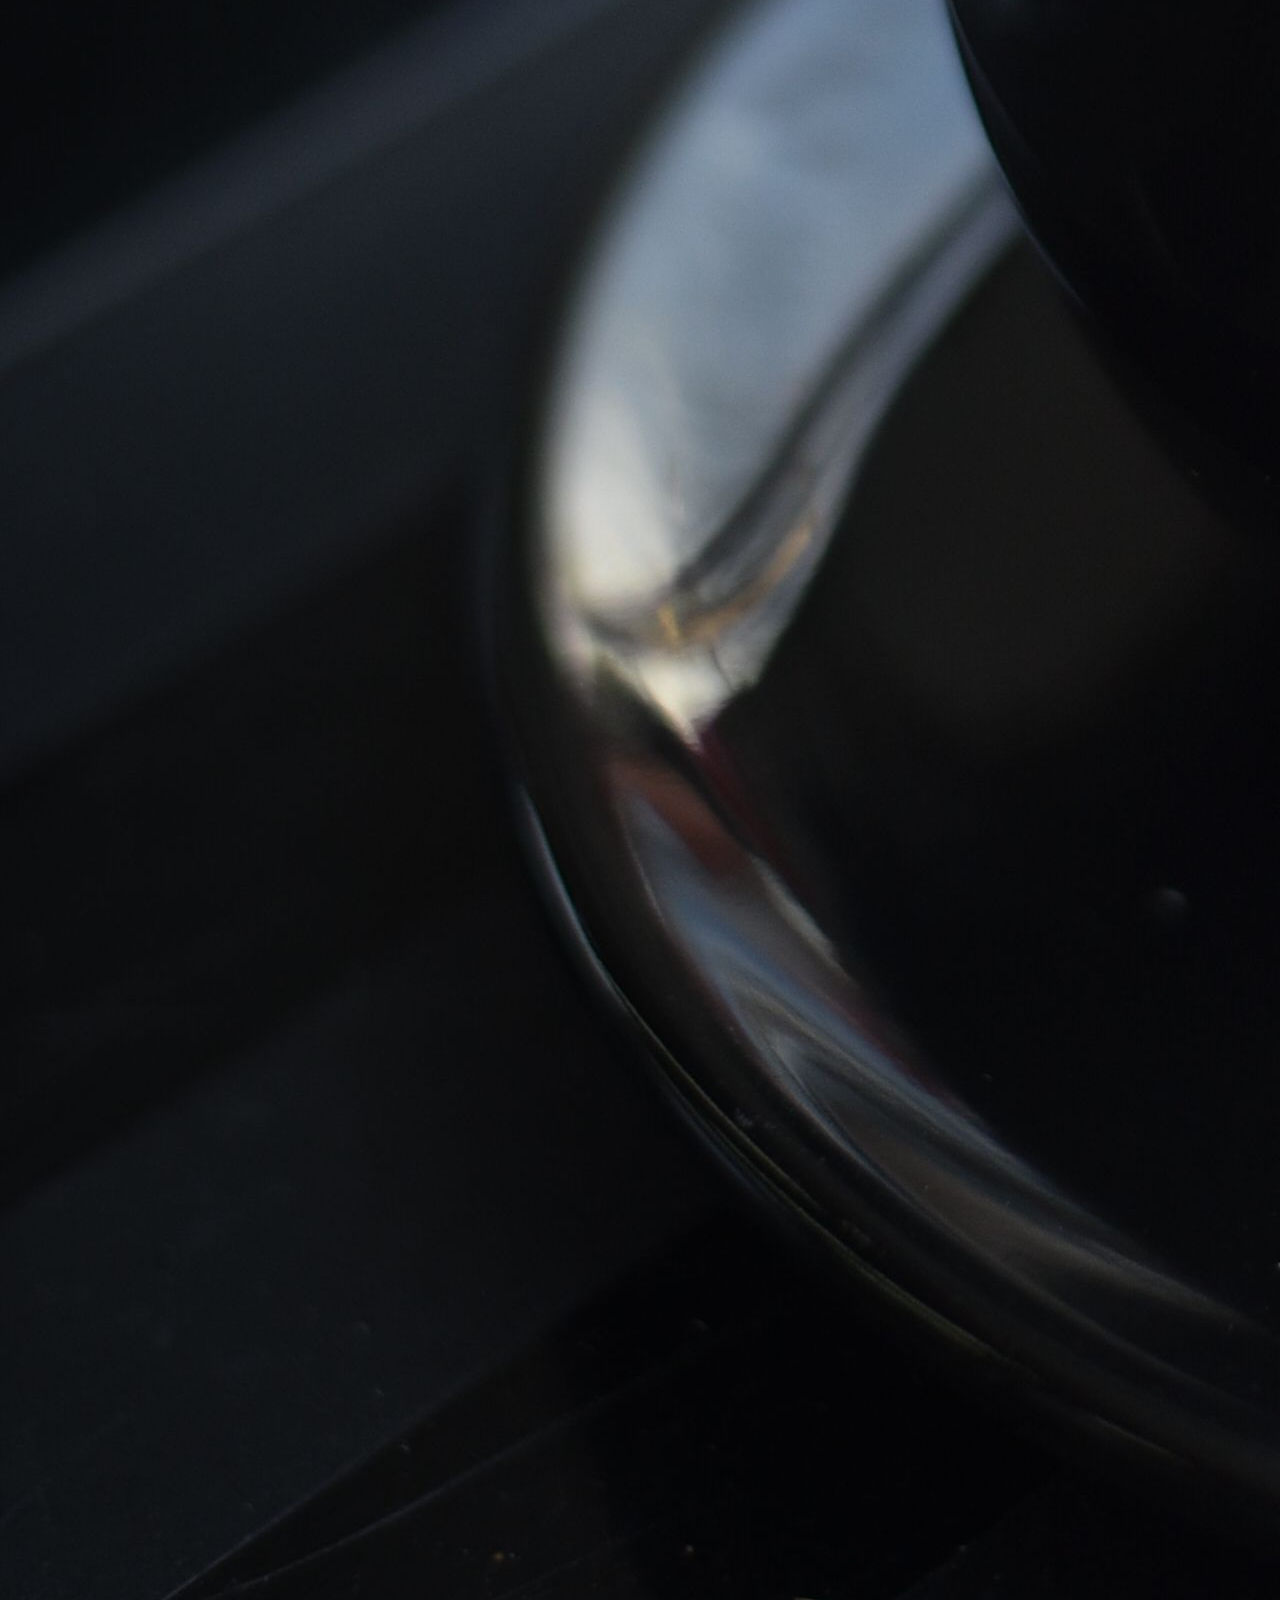
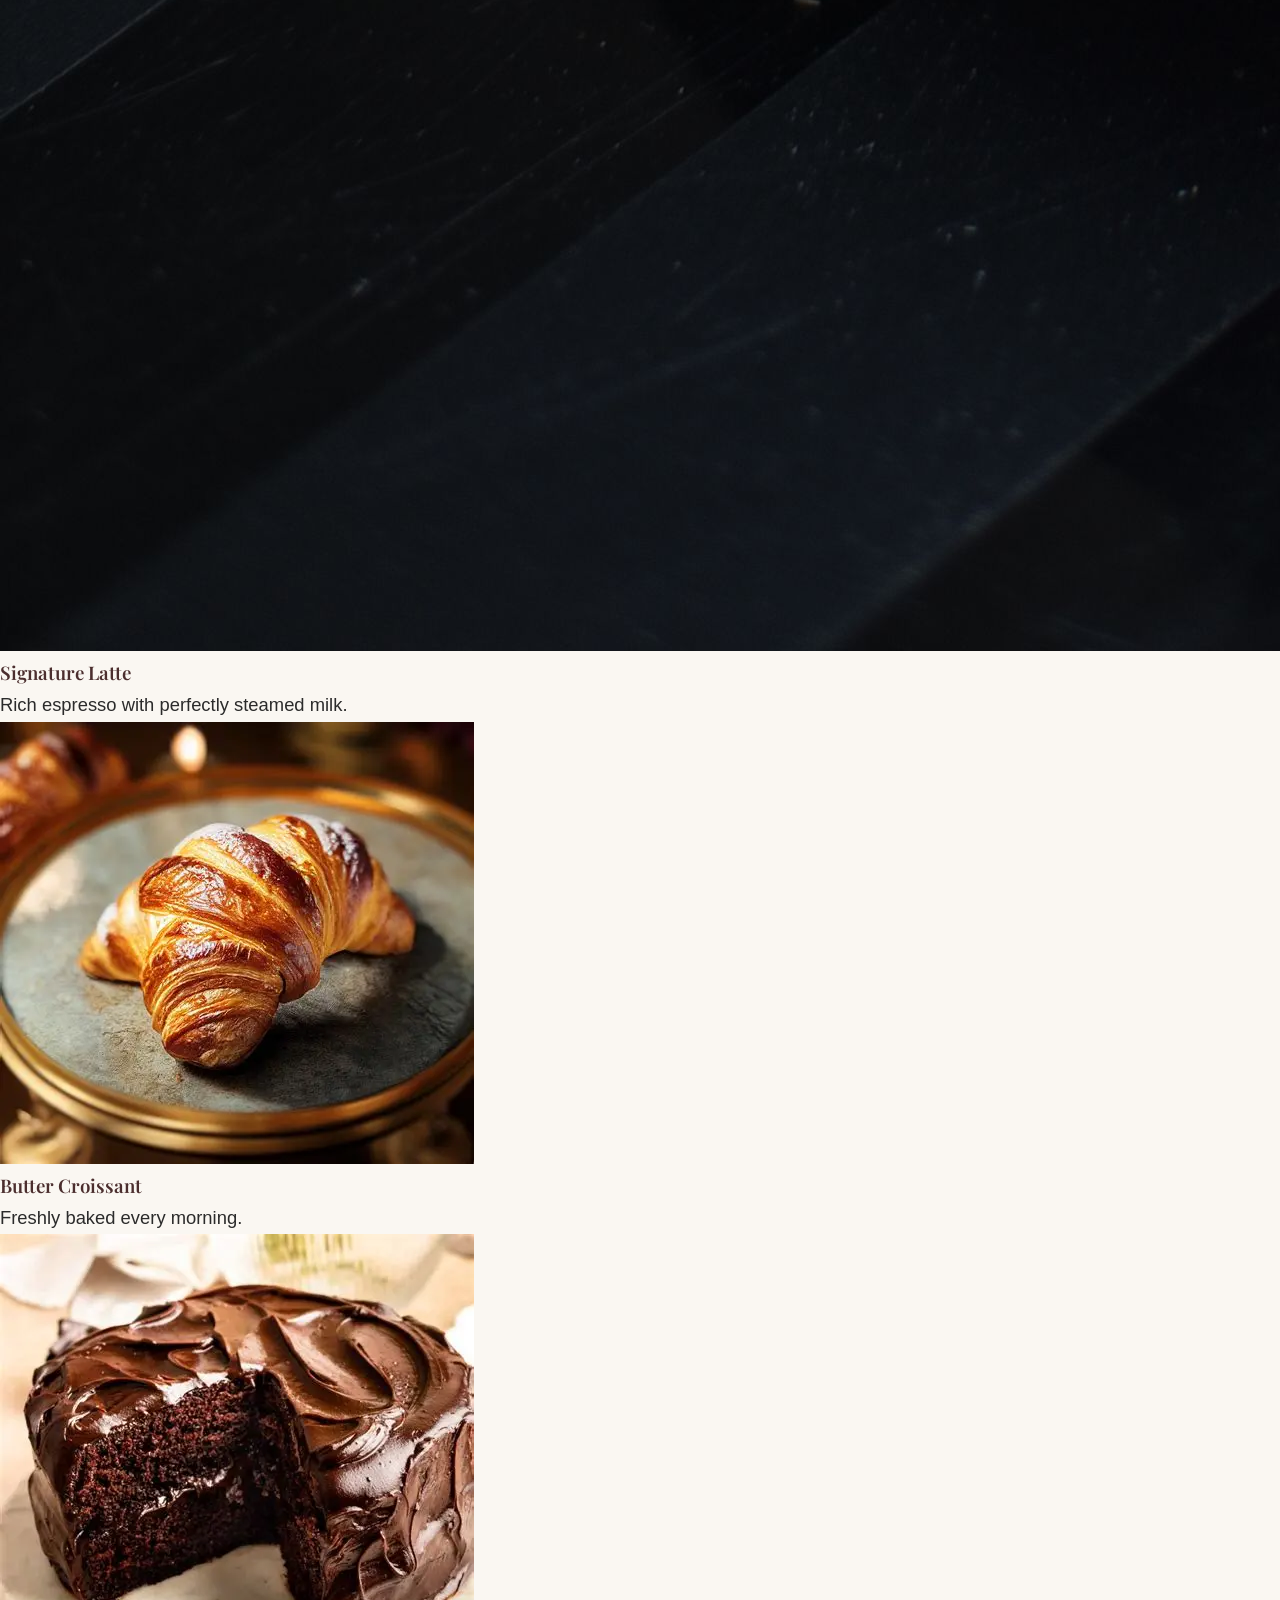
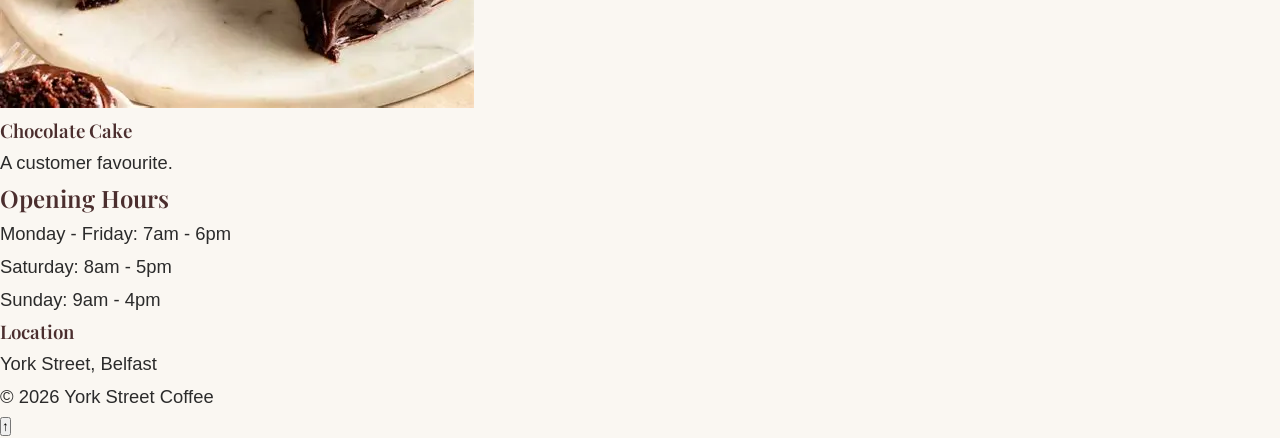
==== commit 219aaa37: "Fixed merge conflicts" ====
--- a/index.html
+++ b/index.html
@@ -9,14 +9,16 @@
 
 <body>
 
+<img src="images/logo-circle.png" alt="York Street Coffee logo" class="home-logo">
+
 <nav>
     <span class="brand">York Street Coffee</span>
     <div class="nav-links">
         <a href="index.html" class="current">Home</a>
         <a href="pages/product.html">Products</a>
         <a href="pages/information.html">Information</a>
-        <a href="pages/cart.html">Cart</a>
         <a href="pages/subscription.html">Subscription</a>
+        <a href="pages/cart.html" class="nav-cart-link"><img src="images/Cart-icon.png" alt="" class="nav-cart-icon">Cart</a>
     </div>
 </nav>
 
--- a/styles/style.css
+++ b/styles/style.css
@@ -87,11 +87,54 @@
 	border-bottom-color: var(--accent);
 }
 
+/* ===================== Home Logo ===================== */
+.home-logo {
+	display: none;
+	position: absolute;
+	top: 0;
+	left: 0;
+	width: 320px;
+	height: 320px;
+	object-fit: cover;
+	background-color: #291c15;
+	border-radius: 50%;
+	z-index: 10;
+	box-shadow: 4px 4px 24px rgba(0, 0, 0, 0.25);
+}
+
+@media (min-width: 1300px) {
+	.home-logo {
+		display: block;
+	}
+
+	.home-logo + nav .brand {
+		visibility: hidden;
+	}
+.nav-cart-link {
+	display: inline-flex;
+	align-items: center;
+	gap: 6px;
+}
+
+.nav-cart-icon {
+	width: 24px;
+	height: 24px;
+	object-fit: contain;
+}
+
 /* ===================== Layout ===================== */
 main {
 	max-width: 900px;
 	margin: 0 auto;
 	padding: 32px 20px 56px;
+}
+
+main > h1,
+main > p {
+	background-color: rgba(255, 255, 255, 0.8);
+	display: inline-block;
+	padding: 6px 10px;
+	border-radius: 4px;
 }
 
 main section {
@@ -173,6 +216,107 @@
 .product-card {
 	border: 1px solid var(--border);
 	background-color: var(--surface);
+}
+
+.product-card {
+	position: relative;
+	padding-bottom: 48px;
+}
+
+.add-to-cart-btn {
+	position: absolute;
+	bottom: 10px;
+	right: 10px;
+	width: 34px;
+	height: 34px;
+	padding: 0;
+	border-radius: 50%;
+	font-size: 1.3rem;
+	line-height: 1;
+	display: flex;
+	align-items: center;
+	justify-content: center;
+}
+
+.add-to-cart-btn:disabled {
+	opacity: 0.7;
+	cursor: default;
+}
+
+.product-card-body,
+.product-name,
+.product-description {
+	cursor: pointer;
+}
+
+/* ===================== Product Modal ===================== */
+.modal-overlay {
+	position: fixed;
+	inset: 0;
+	background-color: rgba(0, 0, 0, 0.5);
+	display: flex;
+	align-items: center;
+	justify-content: center;
+	padding: 20px;
+	z-index: 200;
+}
+
+.modal-overlay[hidden] {
+	display: none;
+}
+
+.modal-box {
+	position: relative;
+	width: 100%;
+	max-width: 420px;
+	background-color: var(--surface);
+	border: 1px solid var(--border);
+	border-radius: 8px;
+	overflow: hidden;
+}
+
+.modal-body {
+	padding: 32px 24px 24px;
+}
+
+.modal-body p {
+	margin-bottom: 14px;
+}
+
+.modal-details {
+	list-style: none;
+	padding: 0;
+	margin: 0;
+}
+
+.modal-details li {
+	position: relative;
+	padding: 6px 0 6px 18px;
+	font-size: 0.95rem;
+	color: var(--text-muted);
+}
+
+.modal-details li::before {
+	content: "\2013";
+	position: absolute;
+	left: 0;
+	color: var(--accent);
+}
+
+.modal-close {
+	position: absolute;
+	top: 8px;
+	right: 8px;
+	width: 32px;
+	height: 32px;
+	padding: 0;
+	border-radius: 50%;
+	font-size: 1.1rem;
+	line-height: 1;
+	display: flex;
+	align-items: center;
+	justify-content: center;
+	z-index: 1;
 }
 
 .featured-item,
@@ -318,6 +462,265 @@
 	max-width: 520px;
 }
 
+.subscription-page .page-intro {
+	max-width: 720px;
+	margin: 10px 0 20px;
+	color: #4a4137;
+	background-color: rgba(255, 255, 255, 0.78);
+	display: inline-block;
+	padding: 8px 12px;
+	border-radius: 4px;
+	font-size: 1.32rem;
+	line-height: 1.5;
+	font-weight: 500;
+}
+
+.subscription-page > h1 {
+	background: none;
+	padding: 0;
+	border-radius: 0;
+	font-size: clamp(2.1rem, 3.2vw, 3rem);
+	line-height: 1.15;
+	letter-spacing: 0.01em;
+}
+
+.subscription-page {
+	color: #2d251e;
+}
+
+.subscription-page label {
+	font-weight: 650;
+	color: #3d3228;
+}
+
+.subscription-page .form-section h2 {
+	font-size: 1.25rem;
+	font-weight: 700;
+	letter-spacing: 0.01em;
+}
+
+.subscription-visual {
+	background-color: rgba(255, 255, 255, 0.9);
+	border: 1px solid var(--border);
+	padding: 14px 16px;
+	margin-bottom: 14px;
+}
+
+.subscription-visual h2 {
+	font-size: 1.15rem;
+	margin-bottom: 4px;
+}
+
+.subscription-visual p {
+	font-size: 0.9rem;
+	color: var(--text-muted);
+	line-height: 1.45;
+}
+
+.subscription-page #subscriptionForm {
+	max-width: 720px;
+	gap: 16px;
+	background: none;
+	border: none;
+	padding: 0;
+}
+
+.subscription-preview {
+	display: grid;
+	grid-template-columns: repeat(auto-fit, minmax(180px, 1fr));
+	gap: 12px;
+	margin-bottom: 18px;
+}
+
+.subscription-carousel {
+	position: relative;
+	margin: 0 0 20px;
+	width: 100%;
+	border: none;
+	border-radius: 0;
+	overflow: hidden;
+	background-color: transparent;
+	min-height: 420px;
+}
+
+.carousel-track {
+	position: relative;
+	height: 420px;
+}
+
+.carousel-slide {
+	position: absolute;
+	inset: 0;
+	opacity: 0;
+	pointer-events: none;
+	transition: opacity 0.45s ease;
+}
+
+.carousel-slide.is-active {
+	opacity: 1;
+	pointer-events: auto;
+}
+
+.carousel-slide img {
+	width: 100%;
+	height: 100%;
+	object-fit: cover;
+	display: block;
+}
+
+.carousel-caption {
+	position: absolute;
+	left: 0;
+	right: 0;
+	bottom: 0;
+	padding: 14px 16px;
+	background: linear-gradient(to top, rgba(18, 18, 18, 0.72), rgba(18, 18, 18, 0.05));
+}
+
+.carousel-caption p {
+	margin: 0;
+	color: #fff;
+	font-size: 1.13rem;
+	line-height: 1.45;
+	font-weight: 700;
+	text-shadow: 0 2px 8px rgba(0, 0, 0, 0.55);
+}
+
+.carousel-button {
+	position: absolute;
+	top: 50%;
+	transform: translateY(-50%);
+	width: 36px;
+	height: 36px;
+	padding: 0;
+	border-radius: 50%;
+	background-color: rgba(75, 46, 46, 0.78);
+	font-size: 1.2rem;
+	line-height: 1;
+	z-index: 2;
+}
+
+.carousel-button-prev {
+	left: 10px;
+}
+
+.carousel-button-next {
+	right: 10px;
+}
+
+.carousel-dots {
+	position: absolute;
+	left: 50%;
+	bottom: 10px;
+	transform: translateX(-50%);
+	display: flex;
+	gap: 7px;
+	z-index: 2;
+}
+
+.carousel-dot {
+	width: 10px;
+	height: 10px;
+	padding: 0;
+	border-radius: 50%;
+	border: 1px solid #fff;
+	background-color: rgba(255, 255, 255, 0.45);
+}
+
+.carousel-dot.is-active {
+	background-color: #fff;
+}
+
+.preview-card {
+	background-color: rgba(255, 255, 255, 0.92);
+	border: 1px solid var(--border);
+	overflow: hidden;
+	border-radius: 8px;
+}
+
+.preview-card img {
+	width: 100%;
+	height: 110px;
+	object-fit: cover;
+	display: block;
+}
+
+.preview-card h2 {
+	font-size: 1rem;
+	margin: 10px 12px 2px;
+}
+
+.preview-card p {
+	font-size: 0.86rem;
+	color: var(--text-muted);
+	margin: 0;
+	padding: 0 12px 12px;
+}
+
+.form-section {
+	background-color: rgba(255, 255, 255, 0.92);
+	border: 1px solid var(--border);
+	padding: 18px;
+	display: grid;
+	gap: 10px;
+}
+
+.form-section h2 {
+	margin-bottom: 4px;
+	font-size: 1.05rem;
+}
+
+.section-note {
+	color: var(--text-muted);
+	font-size: 0.92rem;
+	margin: -2px 0 4px;
+}
+
+.coffee-list {
+	display: grid;
+	gap: 10px;
+}
+
+.coffee-box-fields {
+	display: grid;
+	grid-template-columns: repeat(auto-fit, minmax(140px, 1fr));
+	gap: 10px;
+	flex: 1 1 100%;
+}
+
+.coffee-box-fields label {
+	display: grid;
+	gap: 6px;
+}
+
+.gift-option {
+	display: inline-flex;
+	align-items: center;
+	gap: 6px;
+	margin-top: 2px;
+}
+
+.addon-option {
+	display: grid;
+	grid-template-columns: auto 56px 1fr;
+	align-items: center;
+	gap: 10px;
+	padding: 8px;
+	border: 1px solid var(--border);
+	background-color: rgba(255, 255, 255, 0.88);
+}
+
+.addon-option img {
+	width: 56px;
+	height: 40px;
+	object-fit: cover;
+	display: block;
+}
+
+.addon-option span {
+	font-weight: 600;
+}
+
 /* ===================== Messages ===================== */
 #formMessage,
 #coffeeMessage,
@@ -328,20 +731,180 @@
 	margin-top: 16px;
 }
 
+#formMessage {
+	border: 1px solid var(--border);
+	background-color: rgba(255, 255, 255, 0.9);
+	min-height: 0;
+	color: var(--text-muted);
+	opacity: 0;
+	transform: translateY(4px);
+	transition: opacity 0.2s ease, transform 0.2s ease;
+}
+
+#formMessage.is-visible {
+	opacity: 1;
+	transform: translateY(0);
+}
+
+#formMessage.form-error {
+	border-color: var(--danger);
+	color: var(--danger);
+}
+
+#formMessage.form-success {
+	border-color: #4f7d3d;
+	color: #2f5e1f;
+}
+
+#formMessage.form-info {
+	border-color: var(--accent);
+	color: #6f4a2e;
+}
+
+.input-error {
+	border-color: var(--danger);
+	background-color: #fff5f5;
+}
+
 .coffee-box {
-	background-color: var(--bg);
-	border: 1px solid var(--border);
-	padding: 12px 14px;
+	background-color: #fff;
+	border: 1px solid var(--border);
+	padding: 10px 12px;
 	margin-bottom: 8px;
-	display: flex;
-	flex-wrap: wrap;
-	justify-content: space-between;
+	display: grid;
+	grid-template-columns: 48px 1fr auto;
+	align-items: start;
+	gap: 8px;
+	border-radius: 8px;
+}
+
+.coffee-box-thumb {
+	width: 48px;
+	height: 48px;
+	object-fit: cover;
+	object-position: center;
+	border-radius: 6px;
+	border: 1px solid var(--border);
+}
+
+.coffee-box-thumb.coffee-thumb-house {
+	object-position: 20% center;
+}
+
+.coffee-box-thumb.coffee-thumb-colombian {
+	object-position: 50% center;
+}
+
+.coffee-box-thumb.coffee-thumb-espresso {
+	object-position: 80% center;
+}
+
+.coffee-box-main p {
+	margin: 0;
+	font-size: 0.86rem;
+	line-height: 1.4;
+}
+
+.coffee-box-main {
+	display: grid;
+	grid-template-columns: repeat(3, minmax(120px, 1fr));
+	gap: 8px;
+}
+
+.coffee-box-main label {
+	font-size: 0.78rem;
+	font-weight: 600;
+	color: #4a4037;
+	display: grid;
+	gap: 4px;
+}
+
+.coffee-box-main select {
+	margin: 0;
+	padding: 6px 8px;
+	font-size: 0.84rem;
+	background-color: #fff;
+}
+
+.coffee-box-main p:first-child {
+	font-weight: 700;
+	color: var(--primary);
+}
+
+.coffee-box-meta {
+	color: var(--text-muted);
+}
+
+.coffee-box .delete-coffee-button {
+	align-self: center;
+	padding: 6px 10px;
+	font-size: 0.8rem;
+}
+
+.summary-box {
+	display: grid;
+	gap: 10px;
+}
+
+.summary-box p {
+	margin: 0;
+	font-size: 1rem;
+}
+
+.summary-box p strong {
+	min-width: 90px;
+}
+
+.summary-coffee-lines {
+	display: block;
+	margin-top: 4px;
+	font-size: 0.84rem;
+	color: var(--text-muted);
+}
+
+.summary-addon-chip {
+	display: inline-flex;
 	align-items: center;
-	gap: 8px;
-}
-
-.coffee-box p {
-	margin: 0;
+	gap: 5px;
+	margin: 3px 6px 0 0;
+	padding: 3px 8px;
+	border: 1px solid var(--border);
+	border-radius: 999px;
+	background-color: #fff;
+	font-size: 0.82rem;
+}
+
+.summary-addon-chip img {
+	width: 18px;
+	height: 18px;
+	border-radius: 50%;
+	object-fit: cover;
+}
+
+.summary-gift-badge {
+	display: inline-block;
+	margin-left: 8px;
+	padding: 2px 8px;
+	border-radius: 999px;
+	background-color: #f3e4d2;
+	color: #6b3f1d;
+	font-size: 0.78rem;
+	font-weight: 600;
+}
+
+.coffee-box.is-new {
+	animation: coffeeRowIn 0.24s ease;
+}
+
+@keyframes coffeeRowIn {
+	from {
+		opacity: 0;
+		transform: translateY(7px);
+	}
+	to {
+		opacity: 1;
+		transform: translateY(0);
+	}
 }
 
 /* ===================== Product Page ===================== */
@@ -386,11 +949,50 @@
 }
 
 /* ===================== Cart & Checkout ===================== */
+body.cart-page-body {
+	background-image: linear-gradient(rgba(250, 247, 242, 0.9), rgba(250, 247, 242, 0.9)), url("../images/latte.jpg");
+	background-size: cover;
+	background-position: center;
+	background-repeat: no-repeat;
+	background-attachment: scroll;
+}
+
+.cart-page {
+	max-width: 1100px;
+	min-height: calc(100vh - 40px);
+	margin: 20px auto;
+	padding: 24px;
+	border-radius: 12px;
+}
+
+.page-intro {
+	margin-bottom: 20px;
+}
+
+.page-intro h1 {
+	margin-bottom: 6px;
+}
+
+.page-intro p {
+	color: var(--text-muted);
+	max-width: 640px;
+}
+
+.cart-layout {
+	display: grid;
+	grid-template-columns: 1.2fr 0.8fr;
+	gap: 20px;
+	align-items: start;
+}
+
 .cart-section,
 .checkout-section {
 	border: 1px solid var(--border);
 	padding: 20px;
 	margin-bottom: 20px;
+	background-color: rgba(255, 255, 255, 0.94);
+	border-radius: 10px;
+	box-shadow: 0 4px 16px rgba(0, 0, 0, 0.05);
 }
 
 .cart-header {
@@ -414,12 +1016,15 @@
 	justify-content: space-between;
 	align-items: center;
 	gap: 10px;
-	padding: 10px 12px;
-	border: 1px solid var(--border);
+	padding: 12px 14px;
+	border: 1px solid var(--border);
+	border-radius: 8px;
+	background-color: var(--bg);
 }
 
 .cart-item-name {
 	font-weight: 600;
+	display: block;
 }
 
 .cart-item-meta {
@@ -428,6 +1033,13 @@
 	color: var(--text-muted);
 }
 
+.cart-item-description {
+	display: block;
+	font-size: 0.82rem;
+	color: #5d554a;
+	margin: 2px 0 3px;
+}
+
 .cart-item-actions {
 	display: flex;
 	align-items: center;
@@ -435,12 +1047,13 @@
 }
 
 .cart-item-qty-btn {
-	width: 24px;
-	height: 24px;
+	width: 28px;
+	height: 28px;
 	padding: 0;
 	background-color: var(--surface);
 	color: var(--text);
 	border: 1px solid var(--border);
+	border-radius: 6px;
 }
 
 .cart-empty {
@@ -450,10 +1063,28 @@
 }
 
 #cart-summary {
-	text-align: right;
-	font-weight: 600;
-	padding-top: 10px;
+	padding-top: 12px;
 	border-top: 1px solid var(--border);
+}
+
+#cart-summary .summary-card {
+	background-color: var(--bg);
+	border: 1px solid var(--border);
+	border-radius: 8px;
+	padding: 12px 14px;
+}
+
+#cart-summary p {
+	display: flex;
+	justify-content: space-between;
+	margin: 6px 0;
+}
+
+#cart-summary .summary-total {
+	font-weight: 700;
+	border-top: 1px solid var(--border);
+	padding-top: 8px;
+	margin-top: 10px;
 }
 
 .checkout-form {
@@ -461,34 +1092,74 @@
 	border: none;
 	padding: 0;
 	display: grid;
-	grid-template-columns: 140px 1fr;
-	gap: 6px 14px;
-	align-items: center;
-}
-
-.checkout-form .form-label,
-.checkout-form .form-input {
+	gap: 12px;
+}
+
+.form-section {
+	background-color: var(--bg);
+	border: 1px solid var(--border);
+	border-radius: 8px;
+	padding: 14px;
+}
+
+.form-section h3 {
+	margin-bottom: 10px;
+	font-size: 1rem;
+}
+
+.form-grid {
+	display: grid;
+	grid-template-columns: repeat(2, minmax(0, 1fr));
+	gap: 10px 14px;
+}
+
+.form-grid .full {
+	grid-column: 1 / -1;
+}
+
+.form-grid .form-label,
+.form-grid .form-input {
 	margin-bottom: 0;
 }
 
 .checkout-form button[type="submit"] {
-	grid-column: 1 / -1;
-	justify-self: start;
+	justify-self: center;
 	margin-top: 8px;
+	width: 100%;
+	max-width: 220px;
 }
 
 #form-errors {
-	grid-column: 1 / -1;
 	border: 1px solid var(--danger);
 	color: var(--danger);
 	padding: 10px 12px;
 	font-size: 0.9rem;
+	border-radius: 6px;
 }
 
 #confirmation-section {
 	border: 1px solid var(--border);
 	padding: 24px;
 	text-align: center;
+	background-color: rgba(255, 255, 255, 0.94);
+	border-radius: 10px;
+}
+
+#confirmation-message {
+	width: 100%;
+	max-width: 100%;
+	display: flex;
+	align-items: center;
+	justify-content: center;
+	min-height: 48px;
+}
+
+#confirmation-message span {
+	display: block;
+	width: 100%;
+	text-align: center;
+	font-size: 1.05rem;
+	line-height: 1.6;
 }
 
 /* ===================== Footer ===================== */
@@ -532,6 +1203,24 @@
 
 /* ===================== Responsive ===================== */
 @media (max-width: 600px) {
+	.subscription-page .page-intro {
+		display: block;
+	}
+
+	.subscription-carousel,
+	.carousel-track {
+		min-height: 260px;
+		height: 260px;
+	}
+
+	.coffee-box-main {
+		grid-template-columns: 1fr;
+	}
+
+	.carousel-caption p {
+		font-size: 0.86rem;
+	}
+
 	.checkout-form {
 		grid-template-columns: 1fr;
 	}
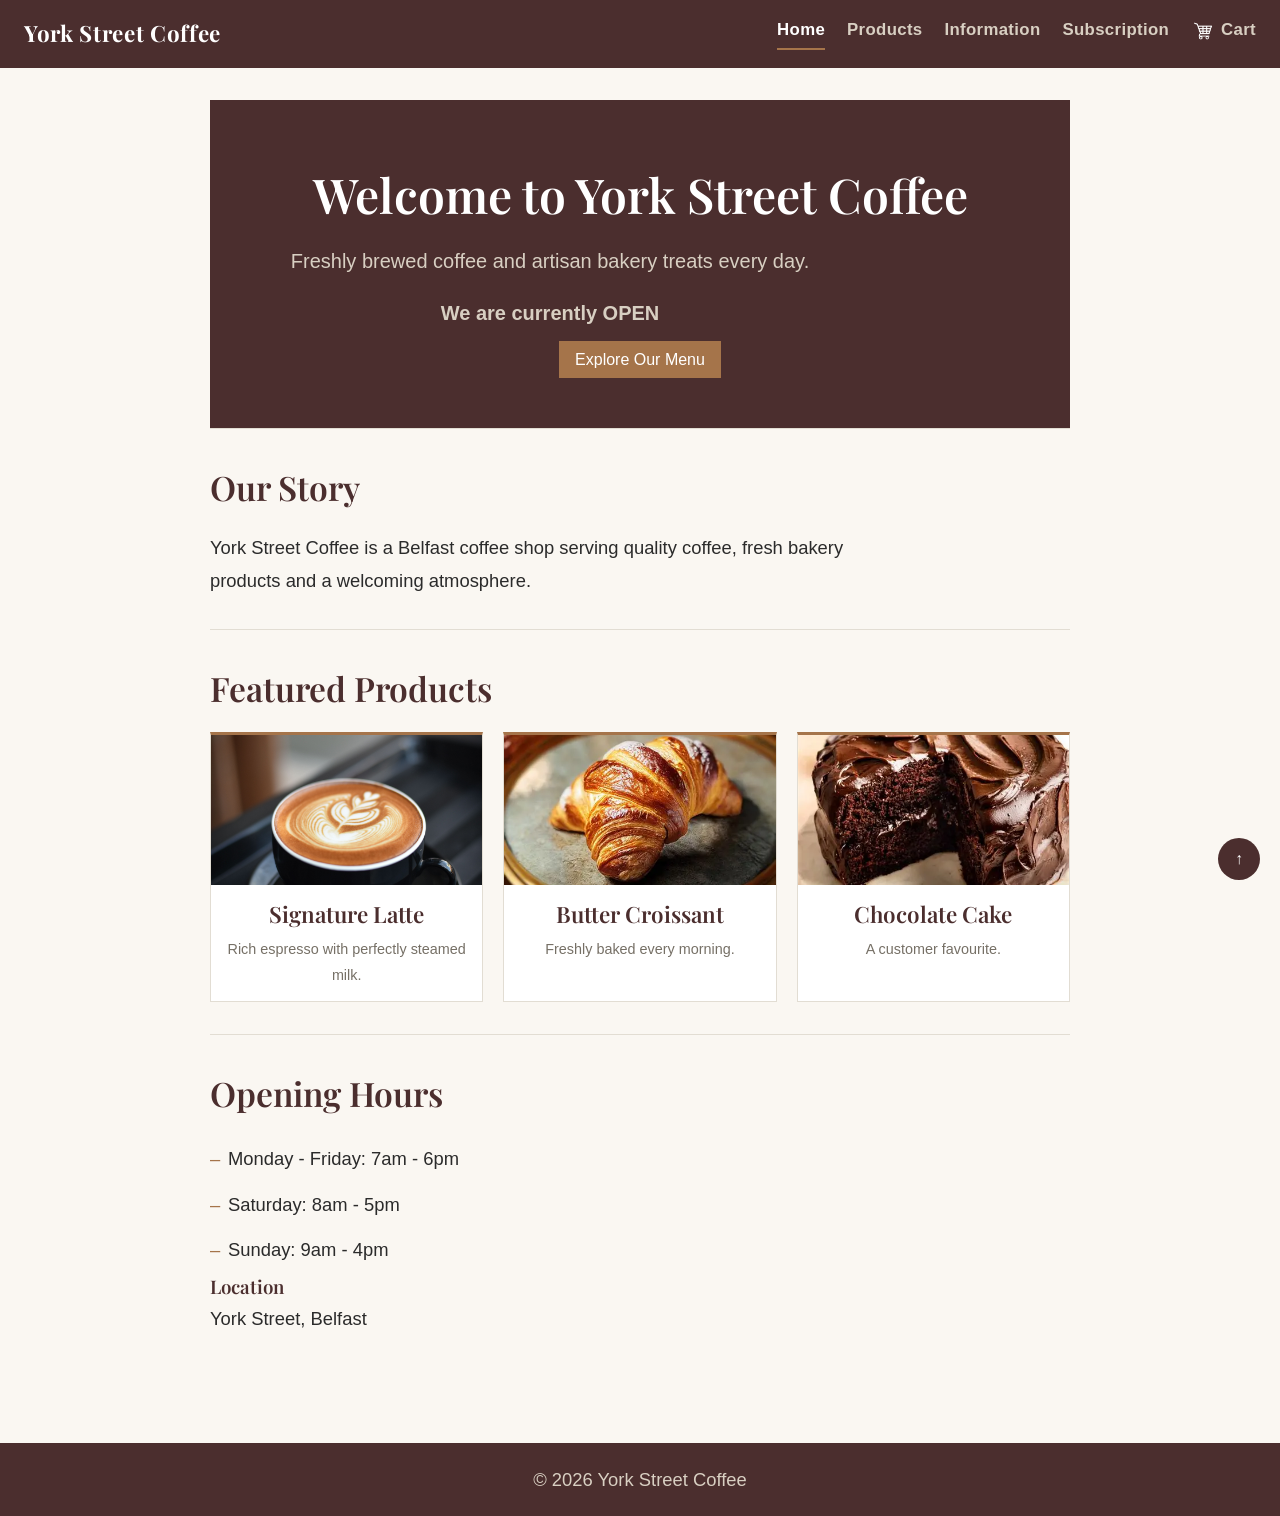
==== commit a4195061: "Fixing for accessibility" ====
--- a/index.html
+++ b/index.html
@@ -9,12 +9,14 @@
 
 <body>
 
+<a class="skip-link" href="#main-content">Skip to main content</a>
+
 <img src="images/logo-circle.png" alt="York Street Coffee logo" class="home-logo">
 
 <nav>
     <span class="brand">York Street Coffee</span>
     <div class="nav-links">
-        <a href="index.html" class="current">Home</a>
+        <a href="index.html" class="current" aria-current="page">Home</a>
         <a href="pages/product.html">Products</a>
         <a href="pages/information.html">Information</a>
         <a href="pages/subscription.html">Subscription</a>
@@ -22,7 +24,7 @@
     </div>
 </nav>
 
-    <main>
+    <main id="main-content" tabindex="-1">
 
         <section class="hero">
             <h1>Welcome to York Street Coffee</h1>
--- a/styles/style.css
+++ b/styles/style.css
@@ -39,6 +39,24 @@
 
 a {
 	color: var(--accent);
+}
+
+.skip-link {
+	position: absolute;
+	left: 12px;
+	top: -48px;
+	z-index: 1000;
+	background-color: #ffffff;
+	color: var(--primary);
+	border: 2px solid var(--accent);
+	padding: 8px 12px;
+	text-decoration: none;
+	font-weight: 700;
+	border-radius: 6px;
+}
+
+.skip-link:focus {
+	top: 12px;
 }
 
 /* ===================== Navigation ===================== */
@@ -110,6 +128,8 @@
 	.home-logo + nav .brand {
 		visibility: hidden;
 	}
+}
+
 .nav-cart-link {
 	display: inline-flex;
 	align-items: center;
@@ -236,6 +256,14 @@
 	display: flex;
 	align-items: center;
 	justify-content: center;
+}
+
+.view-details-btn {
+	position: absolute;
+	left: 10px;
+	bottom: 10px;
+	padding: 7px 10px;
+	font-size: 0.86rem;
 }
 
 .add-to-cart-btn:disabled {
@@ -619,15 +647,28 @@
 }
 
 .carousel-dot {
+	position: relative;
+	width: 24px;
+	height: 24px;
+	padding: 0;
+	border-radius: 50%;
+	border: none;
+	background-color: transparent;
+}
+
+.carousel-dot::before {
+	content: "";
+	position: absolute;
 	width: 10px;
 	height: 10px;
-	padding: 0;
+	top: 7px;
+	left: 7px;
 	border-radius: 50%;
 	border: 1px solid #fff;
 	background-color: rgba(255, 255, 255, 0.45);
 }
 
-.carousel-dot.is-active {
+.carousel-dot.is-active::before {
 	background-color: #fff;
 }
 
@@ -945,7 +986,21 @@
 
 .visually-hidden {
 	position: absolute;
-	left: -9999px;
+	width: 1px;
+	height: 1px;
+	padding: 0;
+	margin: -1px;
+	overflow: hidden;
+	clip: rect(0, 0, 0, 0);
+	clip-path: inset(50%);
+	border: 0;
+	white-space: nowrap;
+}
+
+.field-error {
+	margin-top: 4px;
+	font-size: 0.85rem;
+	color: var(--danger);
 }
 
 /* ===================== Cart & Checkout ===================== */
@@ -1229,3 +1284,17 @@
 		width: 100%;
 	}
 }
+
+@media (prefers-reduced-motion: reduce) {
+	html:focus-within {
+		scroll-behavior: auto;
+	}
+
+	*,
+	*::before,
+	*::after {
+		animation-duration: 0.001ms !important;
+		animation-iteration-count: 1 !important;
+		transition-duration: 0.001ms !important;
+	}
+}
